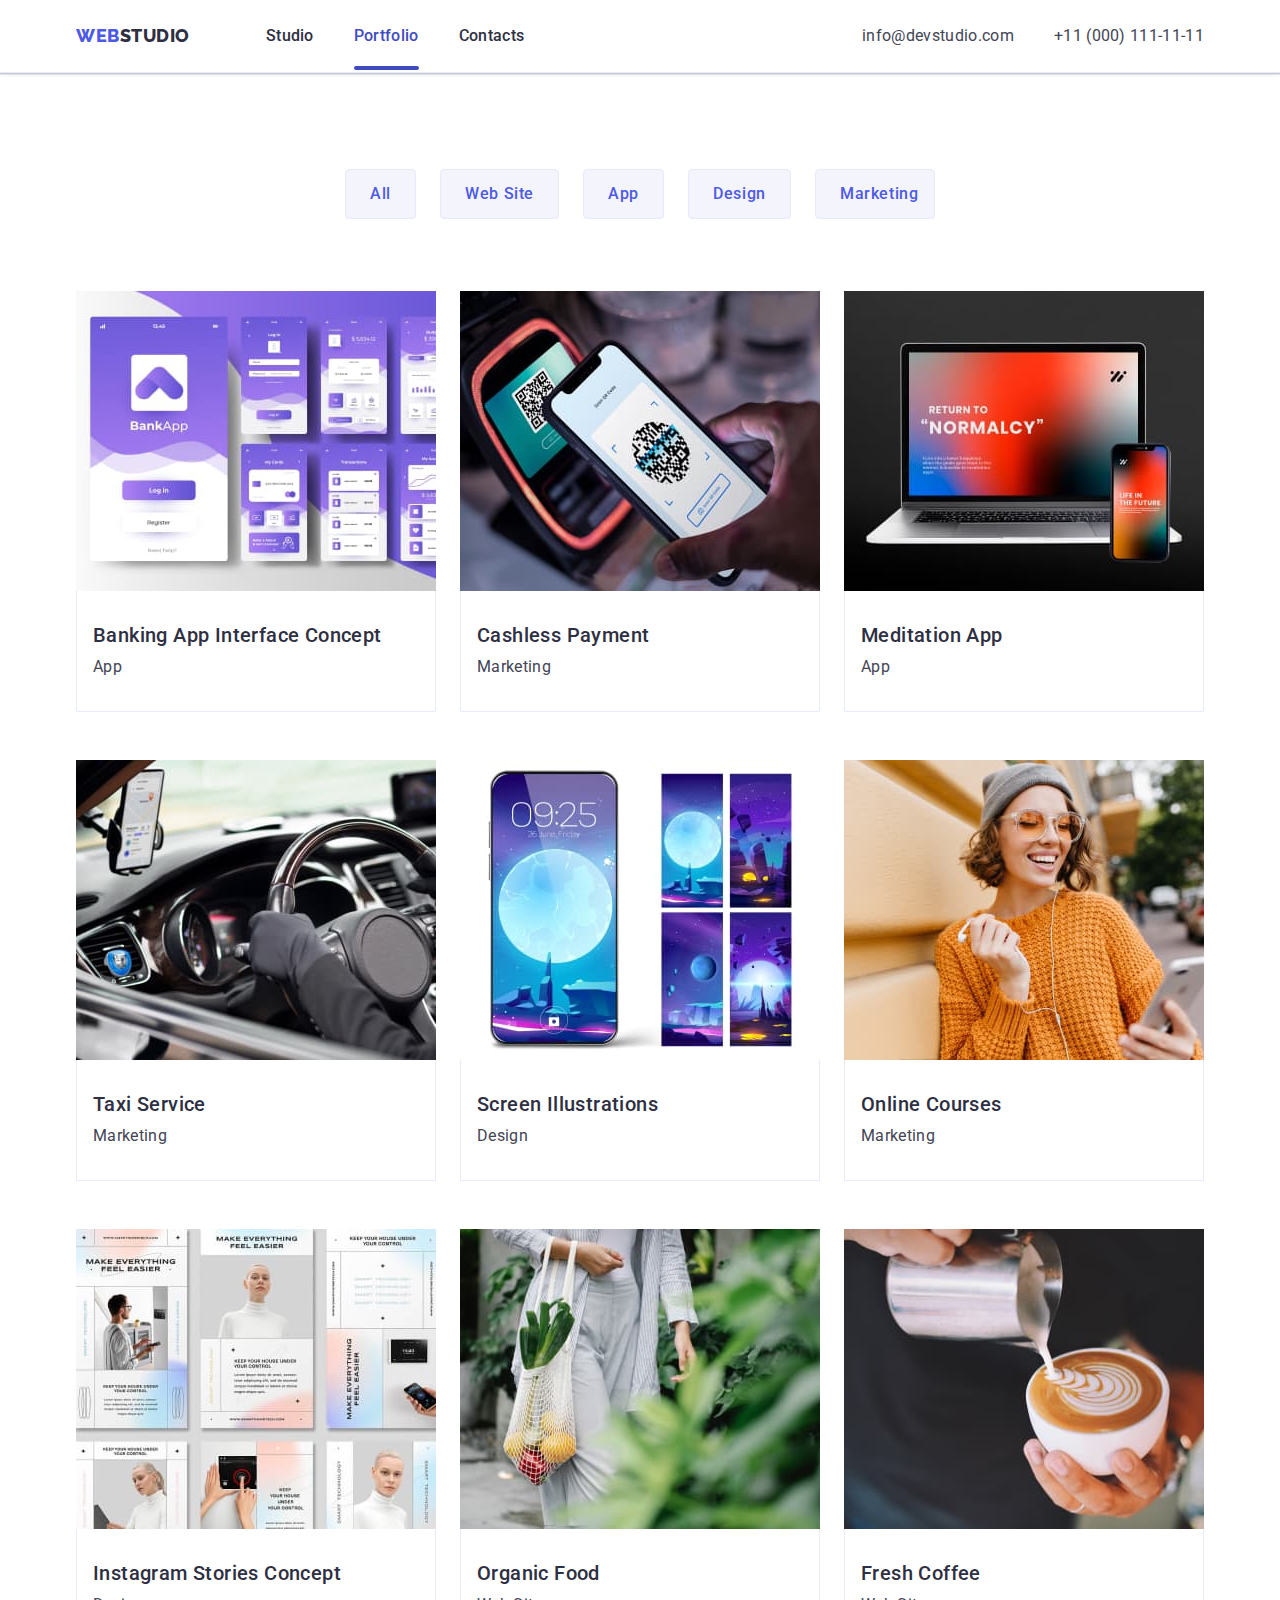
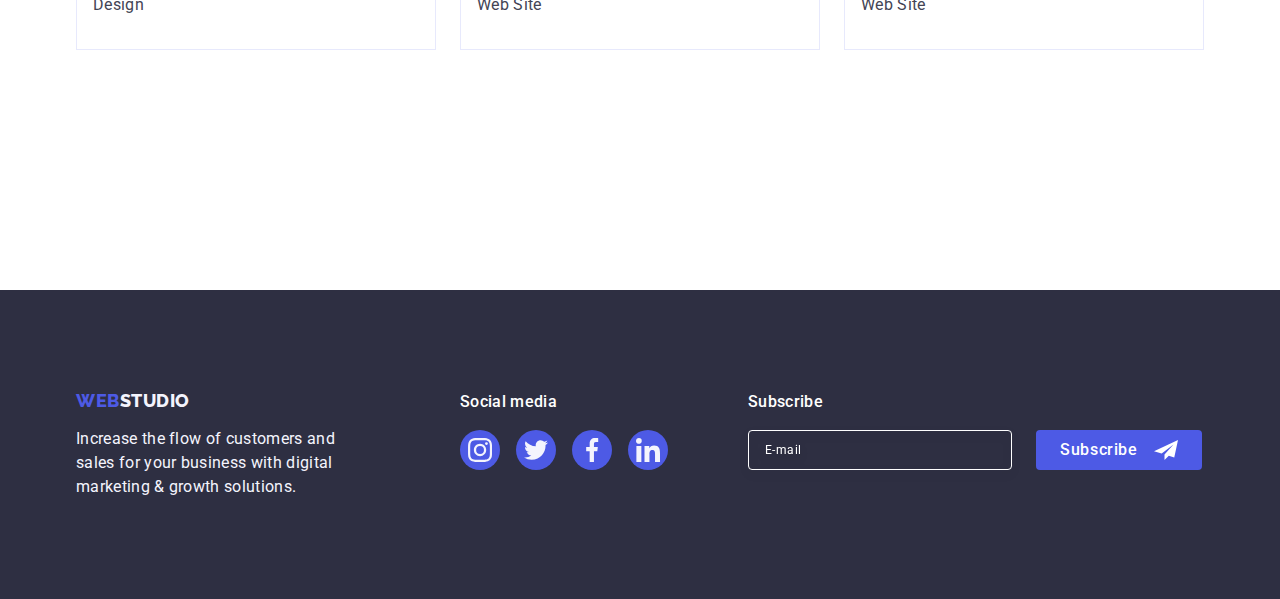
==== portfolio.html @ 41003027 "Initial commit" ====
<!DOCTYPE html>
<html lang="en">
  <head>
    <meta charset="UTF-8" />
    <meta name="viewport" content="width=device-width, initial-scale=1.0" />
    <title>Портфоліо</title>
    <link rel="preconnect" href="https://fonts.googleapis.com" />
    <link rel="preconnect" href="https://fonts.gstatic.com" crossorigin />
    <link
      href="https://fonts.googleapis.com/css2?family=Raleway:wght@800&family=Roboto:wght@400;500;700;900&display=swap"
      rel="stylesheet"
    />
    <link
      rel="stylesheet"
      href="https://cdnjs.cloudflare.com/ajax/libs/modern-normalize/2.0.0/modern-normalize.min.css"
    />
    <link rel="stylesheet" href="./css/styles.css" />
  </head>
  <body>
    <header class="header">
      <div class="container header-container">
        <nav class="header-nav">
          <a href="./index.html" class="logo link logo-header"
            >Web<span class="header-logo">Studio</span></a
          >
          <ul class="list menu">
            <li><a href="./index.html" class="header-text link">Studio</a></li>
            <li>
              <a href="./portfolio.html" class="header-text link current"
                >Portfolio</a
              >
            </li>
            <li><a href="" class="header-text link">Contacts</a></li>
          </ul>
        </nav>
        <address class="mail-normal">
          <ul class="list menu">
            <li>
              <a href="mailto:info@devstudio.com" class="link contacts"
                >info@devstudio.com</a
              >
            </li>
            <li>
              <a href="tel:+110001111111" class="link contacts"
                >+11 (000) 111-11-11</a
              >
            </li>
          </ul>
        </address>
      </div>
    </header>
    <main>
      <section class="portfolio">
        <div class="container">
          <h1 class="visually-hidden">Cards</h1>

          <ul class="list menu-list">
            <li><button type="button" class="list-btn">All</button></li>
            <li><button type="button" class="list-btn">Web Site</button></li>
            <li><button type="button" class="list-btn">App</button></li>
            <li><button type="button" class="list-btn">Design</button></li>
            <li><button type="button" class="list-btn">Marketing</button></li>
          </ul>
          <ul class="list cards">
            <li class="cards-item">
              <a href="" class="cards-link link">
                <div class="cards-cover-wrap">
                  <img
                    src="./images/banking.jpg"
                    alt="banking-app"
                    width="360"
                  />

                  <p class="cards-cover">
                    14 Stylish and User-Friendly App Design Concepts · Task
                    Manager App · Calorie Tracker App · Exotic Fruit Ecommerce
                    App · Cloud Storage App
                  </p>
                </div>
                <div class="cards-size">
                  <h2 class="cards-names">Banking App Interface Concept</h2>
                  <p class="cards-description">App</p>
                </div>
              </a>
            </li>
            <li class="cards-item">
              <a href="" class="cards-link link">
                <div class="cards-cover-wrap">
                  <img
                    src="./images/cashless-payment.jpg"
                    alt="cashless-payment"
                    width="360"
                  />

                  <p class="cards-cover">
                    14 Stylish and User-Friendly App Design Concepts · Task
                    Manager App · Calorie Tracker App · Exotic Fruit Ecommerce
                    App · Cloud Storage App
                  </p>
                </div>
                <div class="cards-size">
                  <h2 class="cards-names">Cashless Payment</h2>
                  <p class="cards-description">Marketing</p>
                </div>
              </a>
            </li>
            <li class="cards-item">
              <a href="" class="cards-link link">
                <div class="cards-cover-wrap">
                  <img
                    src="./images/meditation-app.jpg"
                    alt="meditation-app"
                    width="360"
                  />

                  <p class="cards-cover">
                    14 Stylish and User-Friendly App Design Concepts · Task
                    Manager App · Calorie Tracker App · Exotic Fruit Ecommerce
                    App · Cloud Storage App
                  </p>
                </div>
                <div class="cards-size">
                  <h2 class="cards-names">Meditation App</h2>
                  <p class="cards-description">App</p>
                </div></a
              >
            </li>
            <li class="cards-item">
              <a href="" class="cards-link link">
                <div class="cards-cover-wrap">
                  <img src="./images/taxi.jpg" alt="taxi-app" width="360" />

                  <p class="cards-cover">
                    14 Stylish and User-Friendly App Design Concepts · Task
                    Manager App · Calorie Tracker App · Exotic Fruit Ecommerce
                    App · Cloud Storage App
                  </p>
                </div>
                <div class="cards-size">
                  <h2 class="cards-names">Taxi Service</h2>
                  <p class="cards-description">Marketing</p>
                </div></a
              >
            </li>
            <li class="cards-item">
              <a href="" class="cards-link link">
                <div class="cards-cover-wrap">
                  <img
                    src="./images/illustrations.jpg"
                    alt="screen-illustrations"
                    width="360"
                  />

                  <p class="cards-cover">
                    14 Stylish and User-Friendly App Design Concepts · Task
                    Manager App · Calorie Tracker App · Exotic Fruit Ecommerce
                    App · Cloud Storage App
                  </p>
                </div>
                <div class="cards-size">
                  <h2 class="cards-names">Screen Illustrations</h2>
                  <p class="cards-description">Design</p>
                </div></a
              >
            </li>
            <li class="cards-item">
              <a href="" class="cards-link link">
                <div class="cards-cover-wrap">
                  <img
                    src="./images/courses.jpg"
                    alt="online-courses"
                    width="360"
                  />

                  <p class="cards-cover">
                    14 Stylish and User-Friendly App Design Concepts · Task
                    Manager App · Calorie Tracker App · Exotic Fruit Ecommerce
                    App · Cloud Storage App
                  </p>
                </div>
                <div class="cards-size">
                  <h2 class="cards-names">Online Courses</h2>
                  <p class="cards-description">Marketing</p>
                </div></a
              >
            </li>
            <li class="cards-item">
              <a href="" class="cards-link link">
                <div class="cards-cover-wrap">
                  <img
                    src="./images/inst-concept.jpg"
                    alt="inst-concept"
                    width="360"
                  />

                  <p class="cards-cover">
                    14 Stylish and User-Friendly App Design Concepts · Task
                    Manager App · Calorie Tracker App · Exotic Fruit Ecommerce
                    App · Cloud Storage App
                  </p>
                </div>
                <div class="cards-size">
                  <h2 class="cards-names">Instagram Stories Concept</h2>
                  <p class="cards-description">Design</p>
                </div></a
              >
            </li>
            <li class="cards-item">
              <a href="" class="cards-link link">
                <div class="cards-cover-wrap">
                  <img src="./images/org-food.jpg" alt="org-food" width="360" />

                  <p class="cards-cover">
                    14 Stylish and User-Friendly App Design Concepts · Task
                    Manager App · Calorie Tracker App · Exotic Fruit Ecommerce
                    App · Cloud Storage App
                  </p>
                </div>
                <div class="cards-size">
                  <h2 class="cards-names">Organic Food</h2>
                  <p class="cards-description">Web Site</p>
                </div></a
              >
            </li>
            <li class="cards-item">
              <a href="" class="cards-link link">
                <div class="cards-cover-wrap">
                  <img
                    src="./images/fresh-coffee.jpg"
                    alt="fresh-coffee"
                    width="360"
                  />
                  <p class="cards-cover">
                    14 Stylish and User-Friendly App Design Concepts · Task
                    Manager App · Calorie Tracker App · Exotic Fruit Ecommerce
                    App · Cloud Storage App
                  </p>
                </div>
                <div class="cards-size">
                  <h2 class="cards-names">Fresh Coffee</h2>
                  <p class="cards-description">Web Site</p>
                </div></a
              >
            </li>
          </ul>
        </div>
      </section>
    </main>
    <footer class="footer">
      <div class="container footer-container">
        <div class="footer-descr">
          <a href="./index.html" class="logo link logo-footer"
            >Web<span class="footer-logo">Studio</span></a
          >
          <p class="footer-text">
            Increase the flow of customers and sales for your business with
            digital marketing & growth solutions.
          </p>
        </div>
        <div class="footer-social">
          <p class="footer-social-text">Social media</p>
          <ul class="footer-social-list">
            <li class="footer-icon">
              <a href="" class="link footer-icon-link">
                <svg class="footer-icon-item" width="24" height="24">
                  <use href="./images/icons.svg#icon-instagram"></use></svg
              ></a>
            </li>
            <li class="footer-icon">
              <a href="" class="link footer-icon-link">
                <svg class="footer-icon-item" width="24" height="24">
                  <use href="./images/icons.svg#icon-twitter"></use></svg
              ></a>
            </li>
            <li class="footer-icon">
              <a href="" class="link footer-icon-link">
                <svg class="footer-icon-item" width="24" height="24">
                  <use href="./images/icons.svg#icon-facebook"></use></svg
              ></a>
            </li>
            <li class="footer-icon">
              <a href="" class="link footer-icon-link">
                <svg class="footer-icon-item" width="24" height="24">
                  <use href="./images/icons.svg#icon-linkedin"></use></svg
              ></a>
            </li>
          </ul>
        </div>
        <div class="footer-registration">
          <p class="footer-reg-title">Subscribe</p>
          <form class="footer-form">
            <label class="footer-form-label">
              <input
                type="email"
                class="footer-reg-input"
                name="user-email"
                id="footer-email"
                placeholder="E-mail"
                required
            /></label>

            <button type="submit" class="footer-reg-btn">
              Subscribe
              <svg class="footer-form-svg" width="24" height="24">
                <use href="./images/icons.svg#icon-plane"></use>
              </svg>
            </button>
          </form>
        </div>
      </div>
    </footer>
  </body>
</html>
---- css/styles.css ----
:root {
  --primary-brand: #4d5ae5;
  --presssed-state: #404bbf;
  --dark: #2e2f42;
  --text: #434455;
  --accent: #e7e9fc;
  --light: #f4f4fd;
  --white-background: #ffffff;
  --modal: rgba(46, 47, 66, 0.4);
}

body {
  font-family: 'Roboto', sans-serif;
  color: var(--text);
  background: var(--white-background);
  margin: 0;
}
p,
h1,
h2,
h3,
h4,
h5,
h6 {
  margin-top: 0;
  margin-bottom: 0;
}

ul {
  list-style-type: none;
  margin-top: 0;
  margin-bottom: 0;
  padding-left: 0;
}
img {
  display: block;
}
.link {
  text-decoration: none;
}
.list {
  list-style: none;
}

.container {
  width: 1158px;
  margin: 0 auto;
  padding: 0 15px;
}
/*------------HEADER-----------*/
.header {
  border-bottom: 1px solid var(--accent);
  box-shadow: 0px 1px 6px 0px rgba(46, 47, 66, 0.08),
    0px 1px 1px 0px rgba(46, 47, 66, 0.16),
    0px 2px 1px 0px rgba(46, 47, 66, 0.08);
}
.header-container {
  display: flex;
}
.header-nav {
  display: flex;
  align-items: center;
}
.menu {
  display: flex;
  gap: 40px;
}
.logo {
  font-family: 'Raleway', sans-serif;
  color: var(--primary-brand);
  font-size: 18px;
  font-weight: 800;
  line-height: 1.17;
  letter-spacing: 0.03em;
  text-transform: uppercase;
}
.logo-header {
  margin-right: 76px;
  padding: 24px 0;
}
.header-logo {
  color: var(--dark);
}

.header-text {
  color: var(--dark);
  font-size: 16px;
  font-weight: 500;
  line-height: 1.5;
  letter-spacing: 0.02em;
  padding: 24px 0;
  transition: color 250ms cubic-bezier(0.4, 0, 0.2, 1);
}
.header-text:hover,
.header-text:focus {
  color: var(--presssed-state);
}
.current {
  color: var(--presssed-state);
  position: relative;
}
.current::after {
  content: '';
  display: block;
  width: 100%;
  height: 4px;
  position: absolute;
  left: 0;
  bottom: -1px;
  border-radius: 2px;
  background-color: var(--presssed-state);
}
.mail-normal {
  font-style: normal;
  margin-left: auto;
  padding: 24px 0;
}
.contacts {
  color: var(--text);
  font-size: 16px;
  line-height: 1.5;
  letter-spacing: 0.02em;
  transition: color 250ms cubic-bezier(0.4, 0, 0.2, 1);
}

.contacts:hover,
.contacts:focus {
  color: var(--presssed-state);
}
/*------------BODY-----------*/

/*------------HERO-----------*/

.hero {
  padding: 188px 0;
  background: var(--dark);
  background-image: linear-gradient(
      rgba(46, 47, 66, 0.7),
      rgba(46, 47, 66, 0.7)
    ),
    url(../images/hero-bg.jpg);
  background-repeat: no-repeat;
  background-position: center;
  background-size: cover;
  max-width: 1440px;
}
.hero-container {
  display: flex;
  flex-direction: column;
  align-items: center;
}
.hero-name {
  color: var(--white-background);
  text-align: center;
  font-size: 56px;
  line-height: 1.07;
  letter-spacing: 0.02em;
  max-width: 496px;
  margin-bottom: 48px;
}
.hero-btn {
  color: var(--white-background);
  font-family: inherit;
  font-size: 16px;
  font-weight: 500;
  line-height: 1.5;
  border: none;
  letter-spacing: 0.04em;
  background-color: var(--primary-brand);
  cursor: pointer;
  min-width: 169px;
  border: none;
  border-radius: 4px;
  box-shadow: 0px 4px 4px 0px rgba(0, 0, 0, 0.15);
  padding: 16px 32px;
  margin: 0 auto;
  transition: background-color 250ms cubic-bezier(0.4, 0, 0.2, 1);
}
.hero-btn:hover,
.hero-btn:focus {
  background-color: var(--presssed-state);
}
/*------------SECTION1-----------*/
.advanced {
  padding: 120px 0;
}
.advanced-list {
  display: flex;
  gap: 24px;
}
.item-list {
  width: calc((100% - 72px) / 4);
}
.advanced-item-top {
  width: 100%;
  height: 112px;
  display: flex;
  background-color: var(--light);
  justify-content: center;
  align-items: center;
  margin-bottom: 8px;
  border-radius: 4px;
}

.advanced-header {
  color: var(--dark);
  font-size: 20px;
  font-weight: 500;
  line-height: 1.2;
  letter-spacing: 0.02em;
  margin-bottom: 8px;
}
.advanced-text {
  font-size: 16px;
  line-height: 1.5;
  letter-spacing: 0.02em;
}

.visually-hidden {
  position: absolute;
  width: 1px;
  height: 1px;
  margin: -1px;
  border: 0;
  padding: 0;
  white-space: nowrap;
  clip-path: inset(100%);
  clip: rect(0 0 0 0);
  overflow: hidden;
}

/*------------SECTION2-----------*/
.acting {
  padding-bottom: 120px;
}
.acting-list {
  display: flex;
  gap: 24px;
}
.second-header {
  color: var(--dark);
  text-align: center;
  font-size: 36px;
  line-height: 1.11;
  letter-spacing: 0.02em;
  text-transform: capitalize;
  margin-bottom: 72px;
}
.acting-item {
  width: calc((100% - 48px) / 3);
}
/*------------SECTION3-----------*/

.team {
  background: var(--light);
  padding: 120px 0;
}
.team-list {
  display: flex;
  gap: 24px;
}
.team-name {
  color: var(--dark);
  text-align: center;
  font-size: 20px;
  font-weight: 500;
  line-height: 1.2;
  letter-spacing: 0.02em;
  margin-bottom: 8px;
}

.team-description {
  font-size: 16px;
  text-align: center;
  line-height: 1.5;
  letter-spacing: 0.02em;
  margin-bottom: 8px;
}
.team-text {
  padding: 32px 0;
}
.team-back {
  background: var(--white-background);
  width: calc((100% - 72px) / 4);
  border-radius: 0px 0px 4px 4px;
  box-shadow: 0px 2px 1px 0px rgba(46, 47, 66, 0.08),
    0px 1px 1px 0px rgba(46, 47, 66, 0.16),
    0px 1px 6px 0px rgba(46, 47, 66, 0.08);
}
.team-icon-row {
  display: flex;
  gap: 24px;
  justify-content: center;
}
.team-icon-item {
  width: 40px;
  height: 40px;
}
.team-icon {
  width: 100%;
  height: 100%;
  border-radius: 50%;
  background-color: var(--primary-brand);
  display: flex;
  justify-content: center;
  align-items: center;
  transition: background-color 250ms cubic-bezier(0.4, 0, 0.2, 1);
}
.team-icon-svg {
  fill: var(--light);
}
.team-icon:hover,
.team-icon:focus {
  background-color: var(--presssed-state);
}
/*------------SECTION4-----------*/
.customers {
  padding: 120px 0;
}
.customers-icon-list {
  display: flex;
  gap: 24px;
  justify-content: center;
}
.customers-icon-item {
  width: calc((100% - 120px) / 6);
  height: 88px;
}
.customers-icon {
  width: 100%;
  height: 100%;
  border-radius: 4px;
  border: 1px solid #8e8f99;
  display: flex;
  justify-content: center;
  align-items: center;
  color: #8e8f99;
  transition: color 250ms cubic-bezier(0.4, 0, 0.2, 1),
    border-color 250ms cubic-bezier(0.4, 0, 0.2, 1);
}
.customers-icon-svg {
  fill: currentColor;
}
.customers-icon:hover,
.customers-icon:focus {
  color: var(--presssed-state);
  border-color: var(--presssed-state);
}
/*------------FOOTER-----------*/
.footer {
  background: var(--dark);
  padding: 100px 0;
}
.footer-logo {
  color: var(--light);
}
.footer-text {
  color: var(--light);
  font-size: 16px;
  line-height: 1.5;
  letter-spacing: 0.02em;
  max-width: 264px;
}
.footer-container {
  display: flex;
  align-items: baseline;
}
.footer-descr {
  margin-right: 120px;
}
.logo-footer {
  display: inline-block;
  margin-bottom: 16px;
}
/*.footer-social {
}*/

.footer-social-text {
  color: var(--white-background);
  font-size: 16px;
  font-weight: 500;
  line-height: 1.5;
  letter-spacing: 0.02em;
  margin-bottom: 16px;
}
.footer-social-list {
  display: flex;
  gap: 16px;
  justify-content: center;
}
.footer-icon {
  width: 40px;
  height: 40px;
}
.footer-icon-link {
  width: 100%;
  height: 100%;
  border-radius: 50%;
  background-color: var(--primary-brand);
  display: flex;
  justify-content: center;
  align-items: center;
  transition: background-color 250ms cubic-bezier(0.4, 0, 0.2, 1);
}

.footer-icon-item {
  fill: var(--light);
}
.footer-icon-link:hover,
.footer-icon-link:focus {
  background-color: #31d0aa;
}
.footer-registration {
  margin-left: 80px;
}
.footer-form {
  display: flex;
  gap: 24px;
}

.footer-reg-title {
  color: var(--white-background);
  font-family: inherit;
  font-size: 16px;
  font-weight: 500;
  line-height: 1.5;
  letter-spacing: 0.02em;
  margin-bottom: 16px;
}
.footer-reg-input {
  width: 264px;
  height: 40px;
  color: var(--white-background);
  font-family: inherit;
  font-size: 12px;
  line-height: 1.5;
  letter-spacing: 0.04em;
  background-color: transparent;
  border-radius: 4px;
  border: 1px solid var(--white-background);
  filter: drop-shadow(0px 4px 4px rgba(0, 0, 0, 0.15));
  padding-left: 16px;
}
.footer-reg-input::placeholder {
  color: var(--white-background);
}
.footer-reg-btn {
  display: flex;
  justify-content: center;
  align-items: center;
  font-family: inherit;
  font-size: 16px;
  font-weight: 500;
  line-height: 1.5;
  letter-spacing: 0.04em;
  cursor: pointer;
  background: var(--primary-brand);
  color: var(--white-background);
  min-width: 165px;
  height: 40px;
  border: none;
  border-radius: 4px;

  padding: 8px 24px;
}
.footer-form-svg {
  fill: var(--white-background);
  margin-left: 16px;
}
/*------------PORTFOLIO-----------*/
.portfolio {
  padding-top: 96px;
  padding-bottom: 120px;
}

.menu-list {
  display: flex;
  justify-content: center;
  gap: 24px;
  margin-bottom: 72px;
}
.visually-hidden {
  position: absolute;
  width: 1px;
  height: 1px;
  margin: -1px;
  border: 0;
  padding: 0;
  white-space: nowrap;
  clip-path: inset(100%);
  clip: rect(0 0 0 0);
  overflow: hidden;
}
.list-btn {
  background-color: var(--light);
  color: var(--primary-brand);
  text-align: center;
  font-family: inherit;
  font-size: 16px;
  font-weight: 500;
  line-height: 1.5;
  letter-spacing: 0.04em;
  cursor: pointer;
  border: none;
  padding: 12px 24px;
  border-radius: 4px;
  border: 1px solid var(--accent);
  align-items: center;
  max-width: 120px;
  transition: background-color 250ms cubic-bezier(0.4, 0, 0.2, 1),
    color 250ms cubic-bezier(0.4, 0, 0.2, 1),
    border-color 250ms cubic-bezier(0.4, 0, 0.2, 1),
    box-shadow 250ms cubic-bezier(0.4, 0, 0.2, 1);
}

.list-btn:hover,
.list-btn:focus {
  background-color: var(--presssed-state);
  color: var(--white-background);
  border-color: transparent;
  box-shadow: 0px 2px 2px 0px rgba(0, 0, 0, 0.12),
    0px 2px 1px 0px rgba(0, 0, 0, 0.08), 0px 3px 1px 0px rgba(0, 0, 0, 0.1);
}
.cards {
  display: flex;
  flex-wrap: wrap;
  row-gap: 48px;
  column-gap: 24px;
  padding-bottom: 120px;
}
.cards-item {
  width: calc((100% - 48px) / 3);
}

.cards-link {
  transition: box-shadow 250ms cubic-bezier(0.4, 0, 0.2, 1);
  display: block;
}
.cards-link:hover,
.cards-link:focus {
  box-shadow: 0px 1px 6px rgba(46, 47, 66, 0.08),
    0px 1px 1px rgba(46, 47, 66, 0.16), 0px 2px 1px rgba(46, 47, 66, 0.08);
}
.cards-cover-wrap {
  position: relative;
  overflow: hidden;
}
.cards-cover {
  position: absolute;
  top: 0;
  color: var(--light);
  font-size: 16px;
  line-height: 1.5; /* 150% */
  letter-spacing: 0.02em;
  width: 100%;
  height: 100%;
  background-color: var(--primary-brand);
  padding: 40px 32px;
  transform: translateY(100%);
  transition: transform 250ms cubic-bezier(0.4, 0, 0.2, 1);
}
.cards-link:hover .cards-cover,
.cards-link:focus .cards-cover {
  transform: translateY(0%);
}

.cards-names {
  color: var(--dark);
  font-size: 20px;
  font-weight: 500;
  line-height: 1.2;
  letter-spacing: 0.02em;
  margin-bottom: 8px;
}
.cards-description {
  color: var(--text);
  font-size: 16px;
  line-height: 1.5;
  letter-spacing: 0.02em;
}
.cards-size {
  padding: 32px 16px;
  border: 1px solid var(--accent);
  border-top: none;
  transition: border 250ms cubic-bezier(0.4, 0, 0.2, 1),
    box-shadow 250ms cubic-bezier(0.4, 0, 0.2, 1);
}
.cards-size:hover {
  border: 1px solid var(--light);
  box-shadow: 0px 2px 1px 0px rgba(46, 47, 66, 0.08),
    0px 1px 1px 0px rgba(46, 47, 66, 0.16),
    0px 1px 6px 0px rgba(46, 47, 66, 0.08);
}

/*------------BACKDROP-----------*/
.backdrop {
  position: fixed;
  width: 100%;
  height: 100%;
  background: var(--modal);
  top: 0;
  transition: opacity 250ms cubic-bezier(0.4, 0, 0.2, 1),
    visibility 250ms cubic-bezier(0.4, 0, 0.2, 1);
}
.modal {
  position: absolute;
  width: 408px;
  min-height: 584px;
  top: 50%;
  left: 50%;
  transform: translate(-50%, -50%) scale(1);
  border-radius: 4px;
  background-color: #fcfcfc;
  box-shadow: 0px 2px 1px 0px rgba(0, 0, 0, 0.2),
    0px 1px 3px 0px rgba(0, 0, 0, 0.12), 0px 1px 1px 0px rgba(0, 0, 0, 0.14);
  transition: transform 250ms cubic-bezier(0.4, 0, 0.2, 1);
  padding: 72px 24px 24px 24px;
}
.backdrop.is-hidden .modal {
  transform: translate(-50%, -50%) scale(0);
}
.modal-close-btn {
  position: absolute;
  top: 24px;
  right: 24px;
  border: none;
  width: 24px;
  height: 24px;
  border: 1px solid rgba(0, 0, 0, 0.1);
  border-radius: 50%;
  background-color: var(--accent);
  display: flex;
  justify-content: center;
  align-items: center;
  fill: var(--dark);
  padding: 0;
  cursor: pointer;
  transition: background-color 250ms cubic-bezier(0.4, 0, 0.2, 1),
    border 250ms cubic-bezier(0.4, 0, 0.2, 1);
}
.modal-close-btn:hover,
.modal-close-btn:focus {
  border: none;
  background-color: var(--presssed-state);
  fill: var(--white-background);
}
.modal-close-svg {
  transition: fill 250ms cubic-bezier(0.4, 0, 0.2, 1);
}
.is-hidden {
  opacity: 0;
  visibility: hidden;
  pointer-events: none;
}
.modal-title {
  color: var(--dark);
  text-align: center;
  font-size: 16px;
  font-weight: 500;
  line-height: 1.5;
  letter-spacing: 0.02em;
  margin-bottom: 16px;
}
.modal-form {
}
.modal-field {
  margin-bottom: 8px;
}
.modal-form-title {
  color: #8e8f99;
  font-family: inherit;
  font-size: 12px;
  line-height: 1.17; /* 116.667% */
  letter-spacing: 0.04em;
  margin-bottom: 4px;
  display: block;
}
.modal-form-input {
  width: 360px;
  height: 40px;
  font-family: inherit;
  font-size: 12px;
  line-height: 1.7;
  letter-spacing: 0.04em;
  background-color: transparent;
  border-radius: 4px;
  border: 1px solid var(--modal);
  padding: 8px 38px;
  outline: transparent;
  transition: border-color 250ms cubic-bezier(0.4, 0, 0.2, 1);
}
.modal-form-input:focus {
  border-color: var(--primary-brand);
}
.modal-form-textarea::placeholder {
  color: var(--modal);
}
.input-wrap {
  position: relative;
}
.modal-comment {
  margin-bottom: 16px;
}
.modal-form-icon {
  fill: var(--dark);
  position: absolute;
  left: 16px;
  top: 50%;
  transform: translateY(-50%);
  transition: fill 250ms cubic-bezier(0.4, 0, 0.2, 1);
}
.modal-form-input:focus + .modal-form-icon {
  fill: var(--primary-brand);
}
.modal-form-textarea {
  width: 360px;
  height: 120px;
  font-family: inherit;
  background-color: transparent;
  border-radius: 4px;
  border: 1px solid var(--modal);
  padding: 8px 16px;
  color: var(--modal);
  resize: none;
  font-size: 12px;
  line-height: 1.17;
  letter-spacing: 0.04em;
  outline: transparent;
  transition: border-color 250ms cubic-bezier(0.4, 0, 0.2, 1);
}
.modal-form-textarea:focus {
  border-color: var(--primary-brand);
}
.modal-privet {
  margin-bottom: 24px;
}
.form-checkbox-label {
  font-size: 12px;
  line-height: 1.17;
  letter-spacing: 0.04em;
  color: #8e8f99;
}
.checkbox-sing {
  width: 16px;
  height: 16px;
  border: 1px solid var(--modal);
  border-radius: 2px;
  display: inline-flex;
  transition: background-color 250ms cubic-bezier(0.4, 0, 0.2, 1),
    border 250ms cubic-bezier(0.4, 0, 0.2, 1),
    fill 250ms cubic-bezier(0.4, 0, 0.2, 1);
  margin-right: 8px;
  fill: transparent;
  align-items: center;
  justify-content: center;
}
.form-checkbox-link {
  color: var(--primary-brand);
  line-height: 1.3;
}
.form-checkbox-input:checked + .form-checkbox-label span {
  border: none;
  background-color: var(--presssed-state);
  fill: var(--light);
}
.modal-btn {
  display: block;
  color: var(--white-background);
  font-family: inherit;
  font-size: 16px;
  font-weight: 500;
  line-height: 1.5;
  border: none;
  letter-spacing: 0.04em;
  background-color: var(--primary-brand);
  cursor: pointer;
  min-width: 169px;
  border: none;
  border-radius: 4px;
  box-shadow: 0px 4px 4px 0px rgba(0, 0, 0, 0.15);
  padding: 16px 32px;
  margin: 0 auto;
  transition: background-color 250ms cubic-bezier(0.4, 0, 0.2, 1);
}
.modal-btn:hover,
.modal-btn:focus {
  background-color: var(--presssed-state);
}
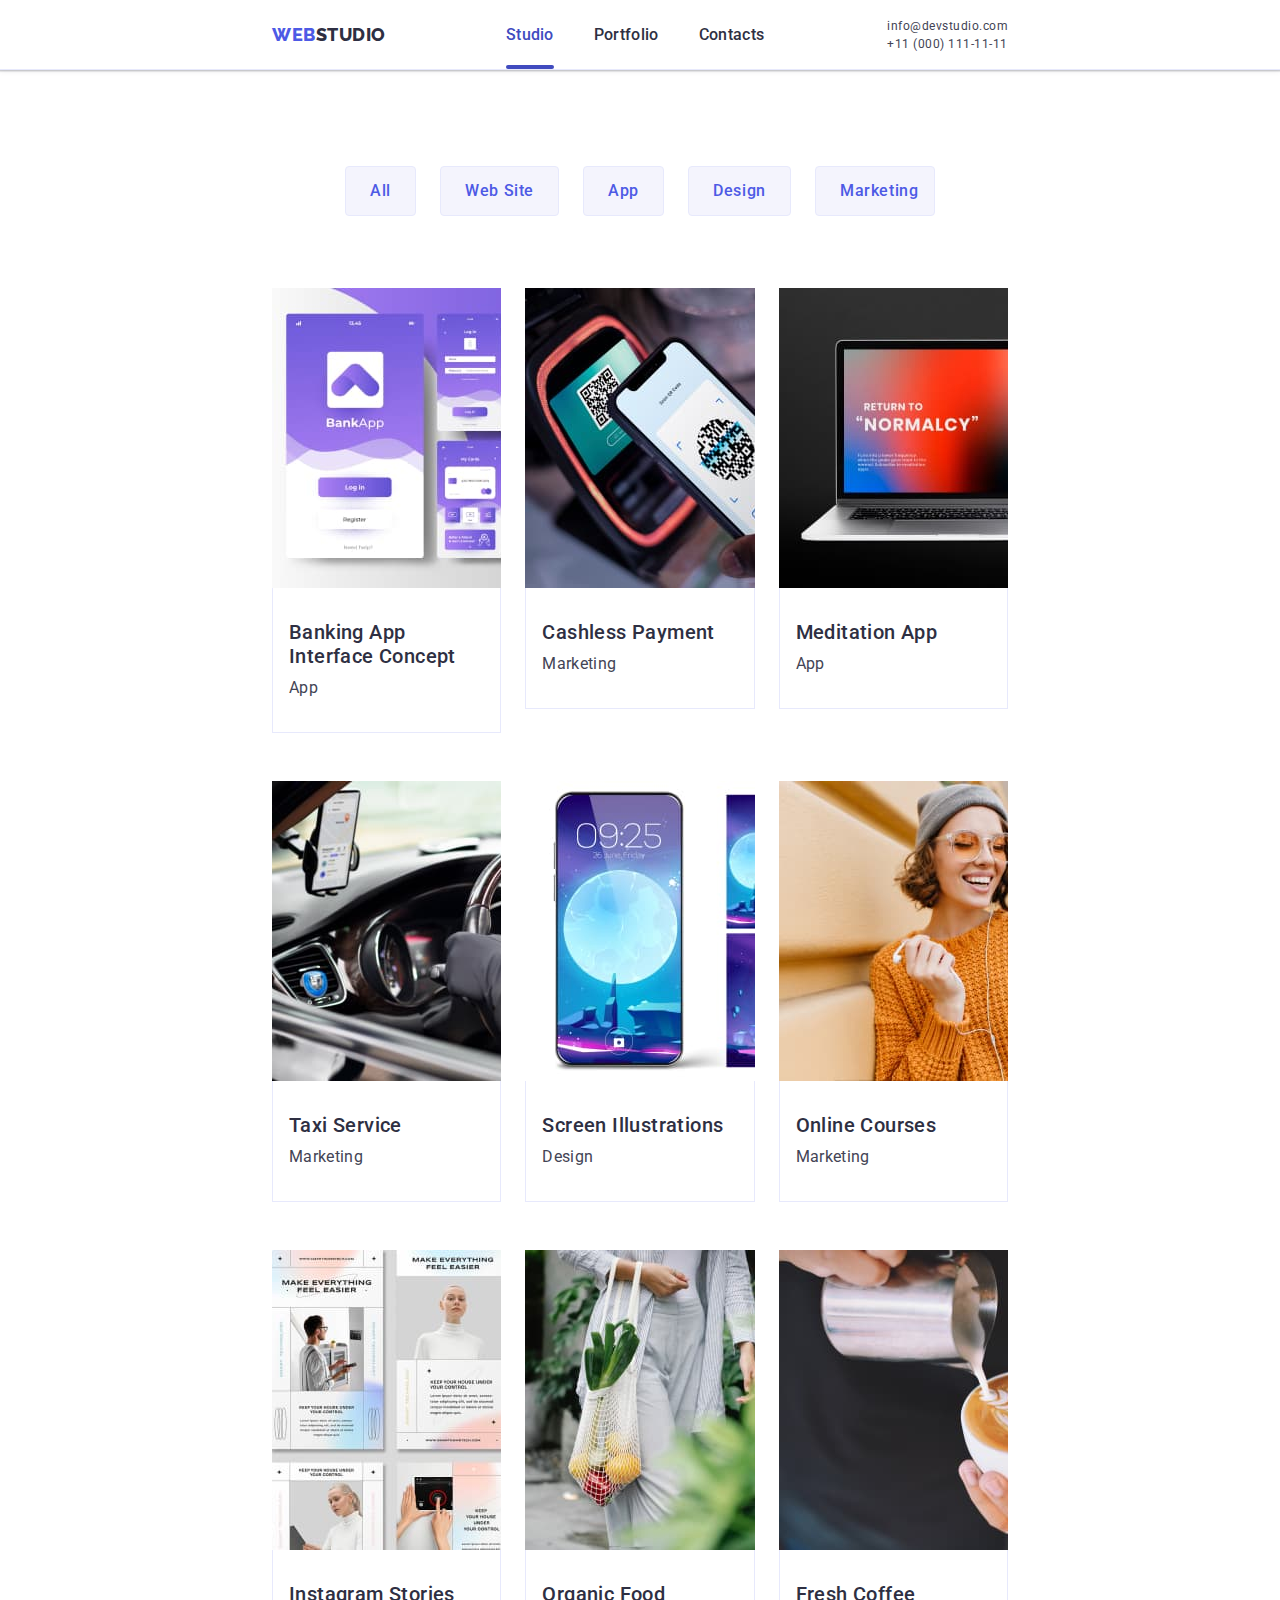
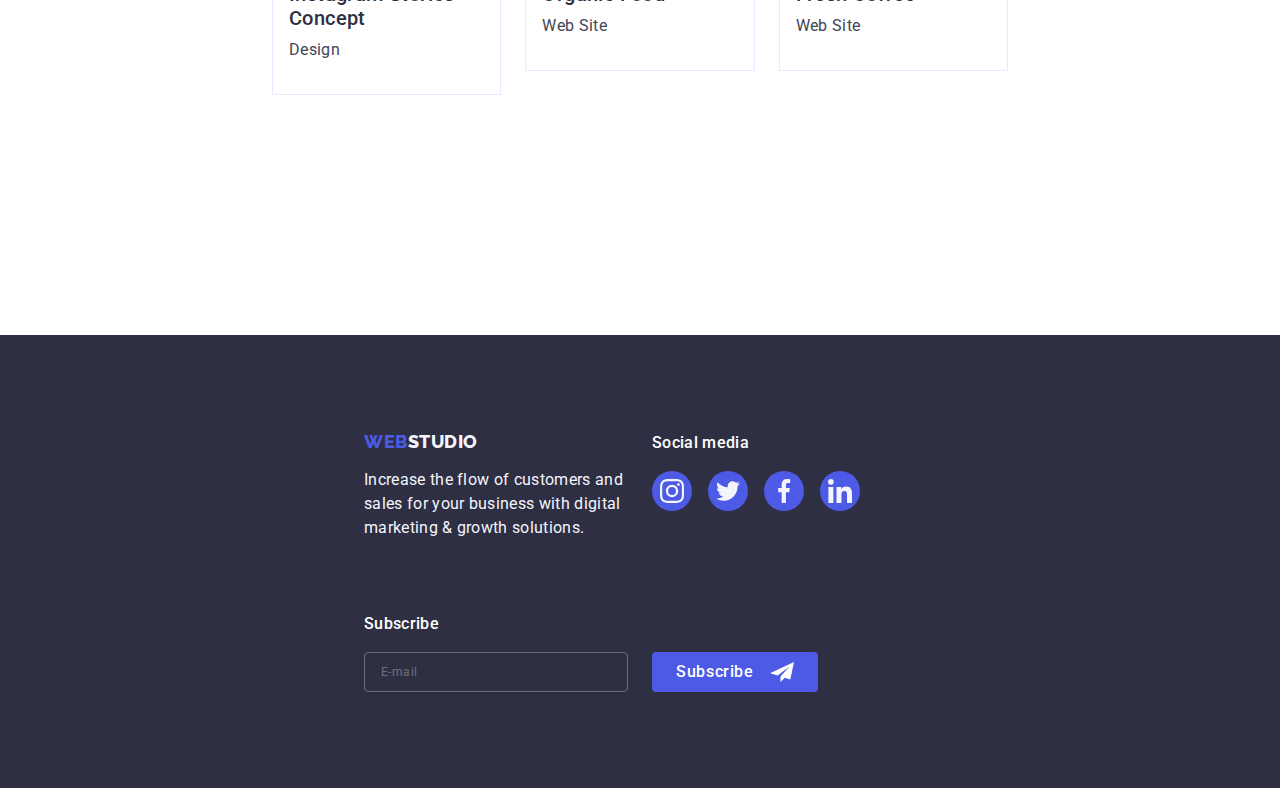
==== commit df4d20f9: "adaptive" ====
--- a/portfolio.html
+++ b/portfolio.html
@@ -15,6 +15,7 @@
       href="https://cdnjs.cloudflare.com/ajax/libs/modern-normalize/2.0.0/modern-normalize.min.css"
     />
     <link rel="stylesheet" href="./css/styles.css" />
+    <link rel="stylesheet" href="./css/media.css" />
   </head>
   <body>
     <header class="header">
@@ -24,17 +25,17 @@
             >Web<span class="header-logo">Studio</span></a
           >
           <ul class="list menu">
-            <li><a href="./index.html" class="header-text link">Studio</a></li>
-            <li>
-              <a href="./portfolio.html" class="header-text link current"
-                >Portfolio</a
-              >
+            <li>
+              <a href="./index.html" class="header-text link current">Studio</a>
+            </li>
+            <li>
+              <a href="./portfolio.html" class="header-text link">Portfolio</a>
             </li>
             <li><a href="" class="header-text link">Contacts</a></li>
           </ul>
         </nav>
         <address class="mail-normal">
-          <ul class="list menu">
+          <ul class="list menu-contacts">
             <li>
               <a href="mailto:info@devstudio.com" class="link contacts"
                 >info@devstudio.com</a
@@ -47,6 +48,78 @@
             </li>
           </ul>
         </address>
+        <button type="button" class="menu-open-btn" data-menu-open>
+          <svg class="menu-open-svg" width="32" height="22">
+            <use href="./images/icons.svg#icon-menu-open"></use>
+          </svg>
+        </button>
+      </div>
+      <div class="mob-menu is-hidden" data-menu>
+        <div>
+          <button type="button" class="menu-close-btn" data-menu-close>
+            <svg class="modal-close-svg" width="8" height="8">
+              <use href="./images/icons.svg#icon-close-black"></use>
+            </svg>
+          </button>
+
+          <ul class="list mob-menu-list">
+            <li>
+              <a href="./index.html" class="mob-menu-text link current"
+                >Studio</a
+              >
+            </li>
+            <li>
+              <a href="./portfolio.html" class="mob-menu-text link"
+                >Portfolio</a
+              >
+            </li>
+            <li><a href="" class="mob-menu-text link">Contacts</a></li>
+          </ul>
+        </div>
+
+        <div>
+          <address class="mob-mail-normal">
+            <ul class="list mob-menu-list">
+              <li>
+                <a href="tel:+110001111111" class="link mob-tel"
+                  >+11 (000) 111-11-11</a
+                >
+              </li>
+              <li>
+                <a href="mailto:info@devstudio.com" class="link mob-adress"
+                  >info@devstudio.com</a
+                >
+              </li>
+            </ul>
+          </address>
+
+          <ul class="mob-menu-contacts">
+            <li class="mob-menu-icon">
+              <a href="" class="link mob-icon-link">
+                <svg class="mob-icon-item" width="24" height="24">
+                  <use href="./images/icons.svg#icon-instagram"></use></svg
+              ></a>
+            </li>
+            <li class="mob-menu-icon">
+              <a href="" class="link mob-icon-link">
+                <svg class="mob-icon-item" width="24" height="24">
+                  <use href="./images/icons.svg#icon-twitter"></use></svg
+              ></a>
+            </li>
+            <li class="mob-menu-icon">
+              <a href="" class="link mob-icon-link">
+                <svg class="mob-icon-item" width="24" height="24">
+                  <use href="./images/icons.svg#icon-facebook"></use></svg
+              ></a>
+            </li>
+            <li class="mob-menu-icon">
+              <a href="" class="link mob-icon-link">
+                <svg class="mob-icon-item" width="24" height="24">
+                  <use href="./images/icons.svg#icon-linkedin"></use></svg
+              ></a>
+            </li>
+          </ul>
+        </div>
       </div>
     </header>
     <main>
@@ -247,7 +320,7 @@
       </section>
     </main>
     <footer class="footer">
-      <div class="container footer-container">
+      <div class="container footer-container tab-container">
         <div class="footer-descr">
           <a href="./index.html" class="logo link logo-footer"
             >Web<span class="footer-logo">Studio</span></a
@@ -297,8 +370,8 @@
                 id="footer-email"
                 placeholder="E-mail"
                 required
-            /></label>
-
+              />
+            </label>
             <button type="submit" class="footer-reg-btn">
               Subscribe
               <svg class="footer-form-svg" width="24" height="24">
--- a/css/styles.css
+++ b/css/styles.css
@@ -43,7 +43,8 @@
 }
 
 .container {
-  width: 1158px;
+  width: 100%;
+  max-width: 1158px;
   margin: 0 auto;
   padding: 0 15px;
 }
@@ -62,7 +63,7 @@
   align-items: center;
 }
 .menu {
-  display: flex;
+  display: none;
   gap: 40px;
 }
 .logo {
@@ -75,7 +76,7 @@
   text-transform: uppercase;
 }
 .logo-header {
-  margin-right: 76px;
+  margin-right: 120px;
   padding: 24px 0;
 }
 .header-logo {
@@ -95,54 +96,156 @@
 .header-text:focus {
   color: var(--presssed-state);
 }
+
+.mail-normal {
+  font-style: normal;
+  margin-left: auto;
+  padding: 16px 0;
+}
+.menu-contacts {
+  display: none;
+  flex-direction: column;
+}
+.contacts {
+  color: var(--text);
+  font-size: 12px;
+  line-height: 1.17;
+  letter-spacing: 0.04em;
+}
+
+.contacts:hover,
+.contacts:focus {
+  color: var(--presssed-state);
+}
+
+/*------------MENU-----------*/
+.menu-open-btn {
+  border: none;
+  background-color: transparent;
+  padding: 24px 0px;
+}
+
+.menu-open-svg {
+  fill: transparent;
+  stroke: var(--dark);
+}
+
+.mob-menu {
+  position: fixed;
+  width: 100%;
+  height: 100%;
+  background: var(--white-background);
+  top: 0;
+  transition: opacity 250ms cubic-bezier(0.4, 0, 0.2, 1),
+    visibility 250ms cubic-bezier(0.4, 0, 0.2, 1);
+  padding-left: 40px;
+  padding-bottom: 40px;
+  padding-top: 80px;
+  display: flex;
+  flex-direction: column;
+  justify-content: space-between;
+}
+
+.menu-close-btn {
+  position: absolute;
+  top: 24px;
+  right: 24px;
+  border: none;
+  width: 24px;
+  height: 24px;
+  border: 1px solid rgba(0, 0, 0, 0.1);
+  border-radius: 50%;
+  background-color: rgba(231, 233, 252, 0.1);
+  display: flex;
+  justify-content: center;
+  align-items: center;
+  fill: var(--dark);
+  padding: 0;
+  cursor: pointer;
+}
+
+.mob-menu-list {
+  display: flex;
+  gap: 40px;
+  flex-direction: column;
+  margin-bottom: 48px;
+}
+.mob-menu-text {
+  color: var(--dark);
+  font-size: 36px;
+  font-weight: 700;
+  line-height: 1.11;
+  letter-spacing: 0.02em;
+}
 .current {
   color: var(--presssed-state);
   position: relative;
 }
-.current::after {
-  content: '';
-  display: block;
-  width: 100%;
-  height: 4px;
-  position: absolute;
-  left: 0;
-  bottom: -1px;
-  border-radius: 2px;
-  background-color: var(--presssed-state);
-}
-.mail-normal {
+.mob-mail-normal {
   font-style: normal;
   margin-left: auto;
-  padding: 24px 0;
-}
-.contacts {
+}
+
+.mob-tel {
+  font-size: 28px;
+  font-weight: 700;
+  line-height: 1.11;
+  letter-spacing: 0.02em;
+}
+.mob-adress {
   color: var(--text);
-  font-size: 16px;
-  line-height: 1.5;
-  letter-spacing: 0.02em;
-  transition: color 250ms cubic-bezier(0.4, 0, 0.2, 1);
-}
-
-.contacts:hover,
-.contacts:focus {
-  color: var(--presssed-state);
+  font-size: 20px;
+  font-weight: 500;
+  line-height: 1.2;
+  letter-spacing: 0.02em;
+}
+.mob-menu-contacts {
+  display: flex;
+  gap: 36px;
+}
+.mob-menu-icon {
+  width: 40px;
+  height: 40px;
+}
+.mob-icon-link {
+  width: 100%;
+  height: 100%;
+  border-radius: 50%;
+  background-color: var(--primary-brand);
+  display: flex;
+  justify-content: center;
+  align-items: center;
+  transition: background-color 250ms cubic-bezier(0.4, 0, 0.2, 1);
+}
+.mob-icon-item {
+  fill: var(--light);
 }
 /*------------BODY-----------*/
 
 /*------------HERO-----------*/
 
 .hero {
-  padding: 188px 0;
+  padding: 112px 0;
   background: var(--dark);
   background-image: linear-gradient(
       rgba(46, 47, 66, 0.7),
       rgba(46, 47, 66, 0.7)
     ),
-    url(../images/hero-bg.jpg);
+    url(../images/hero-bg-mob.jpg);
   background-repeat: no-repeat;
   background-position: center;
   background-size: cover;
-  max-width: 1440px;
+}
+@media (min-device-pixel-ratio: 2),
+  (min-resolution: 192dpi),
+  (min-resolution: 2dppx) {
+  .hero {
+    background-image: linear-gradient(
+        rgba(46, 47, 66, 0.7),
+        rgba(46, 47, 66, 0.7)
+      ),
+      url(../images/hero-bg-mob-2x.jpg);
+  }
 }
 .hero-container {
   display: flex;
@@ -152,11 +255,11 @@
 .hero-name {
   color: var(--white-background);
   text-align: center;
-  font-size: 56px;
-  line-height: 1.07;
-  letter-spacing: 0.02em;
-  max-width: 496px;
-  margin-bottom: 48px;
+  font-size: 32px;
+  line-height: 1.11;
+  letter-spacing: 0.02em;
+  max-width: 320px;
+  margin-bottom: 72px;
 }
 .hero-btn {
   color: var(--white-background);
@@ -182,19 +285,20 @@
 }
 /*------------SECTION1-----------*/
 .advanced {
-  padding: 120px 0;
+  padding: 96px 0;
 }
 .advanced-list {
   display: flex;
-  gap: 24px;
+  flex-wrap: wrap;
+  gap: 72px;
 }
 .item-list {
-  width: calc((100% - 72px) / 4);
+  /* width: calc((100% - 72px) / 4); */
 }
 .advanced-item-top {
   width: 100%;
   height: 112px;
-  display: flex;
+  display: none;
   background-color: var(--light);
   justify-content: center;
   align-items: center;
@@ -204,14 +308,16 @@
 
 .advanced-header {
   color: var(--dark);
-  font-size: 20px;
-  font-weight: 500;
-  line-height: 1.2;
+  font-size: 36px;
+  line-height: 1.11;
   letter-spacing: 0.02em;
   margin-bottom: 8px;
+  text-align: center;
+  text-transform: capitalize;
 }
 .advanced-text {
   font-size: 16px;
+  font-weight: 500;
   line-height: 1.5;
   letter-spacing: 0.02em;
 }
@@ -231,12 +337,9 @@
 
 /*------------SECTION2-----------*/
 .acting {
-  padding-bottom: 120px;
-}
-.acting-list {
-  display: flex;
-  gap: 24px;
-}
+  display: none;
+}
+
 .second-header {
   color: var(--dark);
   text-align: center;
@@ -246,18 +349,19 @@
   text-transform: capitalize;
   margin-bottom: 72px;
 }
-.acting-item {
-  width: calc((100% - 48px) / 3);
-}
+
 /*------------SECTION3-----------*/
 
 .team {
   background: var(--light);
-  padding: 120px 0;
+  padding: 96px 0;
 }
 .team-list {
   display: flex;
-  gap: 24px;
+  flex-wrap: wrap;
+  gap: 72px;
+  justify-content: center;
+  align-items: center;
 }
 .team-name {
   color: var(--dark);
@@ -276,16 +380,17 @@
   letter-spacing: 0.02em;
   margin-bottom: 8px;
 }
-.team-text {
-  padding: 32px 0;
-}
+
 .team-back {
   background: var(--white-background);
-  width: calc((100% - 72px) / 4);
+  width: 264px;
   border-radius: 0px 0px 4px 4px;
   box-shadow: 0px 2px 1px 0px rgba(46, 47, 66, 0.08),
     0px 1px 1px 0px rgba(46, 47, 66, 0.16),
     0px 1px 6px 0px rgba(46, 47, 66, 0.08);
+}
+.team-text {
+  padding: 32px 0;
 }
 .team-icon-row {
   display: flex;
@@ -315,15 +420,17 @@
 }
 /*------------SECTION4-----------*/
 .customers {
-  padding: 120px 0;
+  padding: 96px 0;
 }
 .customers-icon-list {
   display: flex;
-  gap: 24px;
-  justify-content: center;
+  gap: 72px 16px;
+  justify-content: center;
+  flex-wrap: wrap;
+  align-items: center;
 }
 .customers-icon-item {
-  width: calc((100% - 120px) / 6);
+  width: calc((100% - 16px) / 2);
   height: 88px;
 }
 .customers-icon {
@@ -349,7 +456,7 @@
 /*------------FOOTER-----------*/
 .footer {
   background: var(--dark);
-  padding: 100px 0;
+  padding: 96px 0;
 }
 .footer-logo {
   color: var(--light);
@@ -359,21 +466,27 @@
   font-size: 16px;
   line-height: 1.5;
   letter-spacing: 0.02em;
-  max-width: 264px;
+  max-width: 268px;
 }
 .footer-container {
   display: flex;
   align-items: baseline;
-}
-.footer-descr {
-  margin-right: 120px;
-}
+  flex-wrap: wrap;
+  justify-content: center;
+  gap: 72px;
+}
+
 .logo-footer {
-  display: inline-block;
+  display: flex;
   margin-bottom: 16px;
-}
-/*.footer-social {
-}*/
+  justify-content: center;
+}
+.footer-social {
+  display: flex;
+  justify-content: center;
+  align-items: center;
+  flex-direction: column;
+}
 
 .footer-social-text {
   color: var(--white-background);
@@ -410,13 +523,6 @@
 .footer-icon-link:focus {
   background-color: #31d0aa;
 }
-.footer-registration {
-  margin-left: 80px;
-}
-.footer-form {
-  display: flex;
-  gap: 24px;
-}
 
 .footer-reg-title {
   color: var(--white-background);
@@ -426,9 +532,17 @@
   line-height: 1.5;
   letter-spacing: 0.02em;
   margin-bottom: 16px;
-}
+  text-align: center;
+}
+.footer-form {
+  display: flex;
+  gap: 16px;
+  flex-direction: column;
+  align-items: center;
+}
+
 .footer-reg-input {
-  width: 264px;
+  width: 290px;
   height: 40px;
   color: var(--white-background);
   font-family: inherit;
@@ -438,7 +552,8 @@
   background-color: transparent;
   border-radius: 4px;
   border: 1px solid var(--white-background);
-  filter: drop-shadow(0px 4px 4px rgba(0, 0, 0, 0.15));
+  opacity: 0.3;
+  box-shadow: 0px 4px 4px 0px rgba(0, 0, 0, 0.15);
   padding-left: 16px;
 }
 .footer-reg-input::placeholder {
@@ -604,7 +719,7 @@
 }
 .modal {
   position: absolute;
-  width: 408px;
+  width: 290px;
   min-height: 584px;
   top: 50%;
   left: 50%;
@@ -614,7 +729,7 @@
   box-shadow: 0px 2px 1px 0px rgba(0, 0, 0, 0.2),
     0px 1px 3px 0px rgba(0, 0, 0, 0.12), 0px 1px 1px 0px rgba(0, 0, 0, 0.14);
   transition: transform 250ms cubic-bezier(0.4, 0, 0.2, 1);
-  padding: 72px 24px 24px 24px;
+  padding: 72px 16px 24px 16px;
 }
 .backdrop.is-hidden .modal {
   transform: translate(-50%, -50%) scale(0);
@@ -676,7 +791,7 @@
   display: block;
 }
 .modal-form-input {
-  width: 360px;
+  width: 258px;
   height: 40px;
   font-family: inherit;
   font-size: 12px;
@@ -713,7 +828,7 @@
   fill: var(--primary-brand);
 }
 .modal-form-textarea {
-  width: 360px;
+  width: 258px;
   height: 120px;
   font-family: inherit;
   background-color: transparent;
--- a/css/media.css
+++ b/css/media.css
@@ -0,0 +1,258 @@
+@media screen and (min-width: 428px) {
+  .container {
+    max-width: 426px;
+  }
+  /*------------HEADER-----------*/
+  /*------------MENU-----------*/
+  .mob-tel {
+    font-size: 36px;
+  }
+  .mob-menu-contacts {
+    gap: 56px;
+  }
+  /*------------HERO-----------*/
+  .hero-name {
+    font-size: 36px;
+  }
+  .footer-reg-input {
+    width: 398px;
+  }
+  /*------------BACKDROP-----------*/
+  .modal {
+    width: 392px;
+  }
+  .modal-form-input {
+    width: 360px;
+  }
+  .modal-form-textarea {
+    width: 360px;
+  }
+}
+
+/*-------------------------------TABLET---------------------------*/
+
+@media screen and (min-width: 768px) {
+  .container {
+    max-width: 766px;
+  }
+  /*------------HEADER-----------*/
+  .menu {
+    display: flex;
+  }
+  .menu-open-btn {
+    display: none;
+  }
+  .current::after {
+    content: '';
+    display: block;
+    width: 100%;
+    height: 4px;
+    position: absolute;
+    left: 0;
+    bottom: -1px;
+    border-radius: 2px;
+    background-color: var(--presssed-state);
+  }
+  .menu-contacts {
+    display: flex;
+  }
+  /*------------HERO-----------*/
+  .hero-name {
+    font-size: 56px;
+    line-height: 1.07;
+    max-width: 496px;
+    margin-bottom: 36px;
+  }
+  .hero {
+    background-image: linear-gradient(
+        rgba(46, 47, 66, 0.7),
+        rgba(46, 47, 66, 0.7)
+      ),
+      url(../images/hero-bg-tab.jpg);
+  }
+  @media (min-device-pixel-ratio: 2),
+    (min-resolution: 192dpi),
+    (min-resolution: 2dppx) {
+    .hero {
+      background-image: linear-gradient(
+          rgba(46, 47, 66, 0.7),
+          rgba(46, 47, 66, 0.7)
+        ),
+        url(../images/hero-bg-tab-2x.jpg);
+    }
+  }
+  /*------------SECTION1-----------*/
+  .advanced-list {
+    padding: 0;
+    gap: 72px 24px;
+  }
+  .item-list {
+    width: calc((100% - 24px) / 2);
+  }
+  .advanced-header {
+    text-align: left;
+  }
+
+  /*------------SECTION3-----------*/
+  .team-list {
+    gap: 64px 24px;
+  }
+  /*------------SECTION4-----------*/
+  .customers-icon-list {
+    gap: 72px 24px;
+  }
+  .customers-icon-item {
+    width: calc((100% - 48px) / 3);
+  }
+  .tab-container {
+    max-width: 582px;
+  }
+  /*------------FOOTER-----------*/
+  .footer-container {
+    gap: 72px 24px;
+  }
+  .logo-footer {
+    justify-content: flex-start;
+  }
+  .footer-container {
+    justify-content: flex-start;
+  }
+  .footer-text {
+    max-width: 264px;
+  }
+  .footer-social {
+    align-items: flex-start;
+  }
+  .footer-reg-title {
+    text-align: left;
+  }
+  .footer-form {
+    flex-direction: row;
+  }
+  .footer-form {
+    gap: 24px;
+  }
+  .footer-reg-input {
+    width: 264px;
+  }
+  /*------------BACKDROP-----------*/
+  .modal {
+    width: 408px;
+    padding: 72px 24px 24px 24px;
+  }
+}
+
+/*-------------------------------LAPTOP---------------------------*/
+
+@media screen and (min-width: 1440px) {
+  .container {
+    max-width: 1158px;
+  }
+  /*------------HEADER-----------*/
+  .menu {
+    display: flex;
+  }
+  .logo-header {
+    margin-right: 76px;
+  }
+  .mail-normal {
+    padding: 24px 0;
+  }
+  .menu-contacts {
+    flex-direction: row;
+    gap: 40px;
+  }
+  .contacts {
+    font-size: 16px;
+    line-height: 1.5;
+    letter-spacing: 0.02em;
+  }
+  /*------------HERO-----------*/
+  .hero {
+    padding: 188px 0;
+    background-image: linear-gradient(
+        rgba(46, 47, 66, 0.7),
+        rgba(46, 47, 66, 0.7)
+      ),
+      url(../images/hero-bg.jpg);
+  }
+  @media (min-device-pixel-ratio: 2),
+    (min-resolution: 192dpi),
+    (min-resolution: 2dppx) {
+    .hero {
+      background-image: linear-gradient(
+          rgba(46, 47, 66, 0.7),
+          rgba(46, 47, 66, 0.7)
+        ),
+        url(../images/hero-bg-2x.jpg);
+    }
+  }
+  .hero-name {
+    margin-bottom: 48px;
+  }
+  /*------------SECTION1-----------*/
+  .advanced {
+    padding: 120px 0;
+  }
+  .advanced-list {
+    gap: 24px;
+  }
+  .item-list {
+    width: calc((100% - 72px) / 4);
+  }
+  .advanced-item-top {
+    display: flex;
+  }
+  .advanced-header {
+    font-size: 20px;
+    font-weight: 500;
+    line-height: 1.2;
+  }
+  .advanced-text {
+    font-weight: 400;
+  }
+  /*------------SECTION2-----------*/
+  .acting {
+    padding-bottom: 120px;
+    display: block;
+  }
+  .acting-list {
+    display: flex;
+    gap: 24px;
+  }
+  .acting-item {
+    width: calc((100% - 48px) / 3);
+  }
+
+  /*------------SECTION3-----------*/
+  .team-list {
+    gap: 24px;
+  }
+  .team-back {
+    width: calc((100% - 72px) / 4);
+  }
+  /*------------SECTION4-----------*/
+  .customers {
+    padding: 120px 0;
+  }
+  .customers-icon-item {
+    width: calc((100% - 120px) / 6);
+  }
+  /*------------FOOTER-----------*/
+  .footer {
+    padding: 100px 0;
+  }
+  .footer-container {
+    gap: 0;
+  }
+  .footer-descr {
+    margin-right: 120px;
+  }
+  .footer-registration {
+    margin-left: 80px;
+  }
+  .footer-reg-input {
+    opacity: 1;
+  }
+  /*------------BACKDROP-----------*/
+}
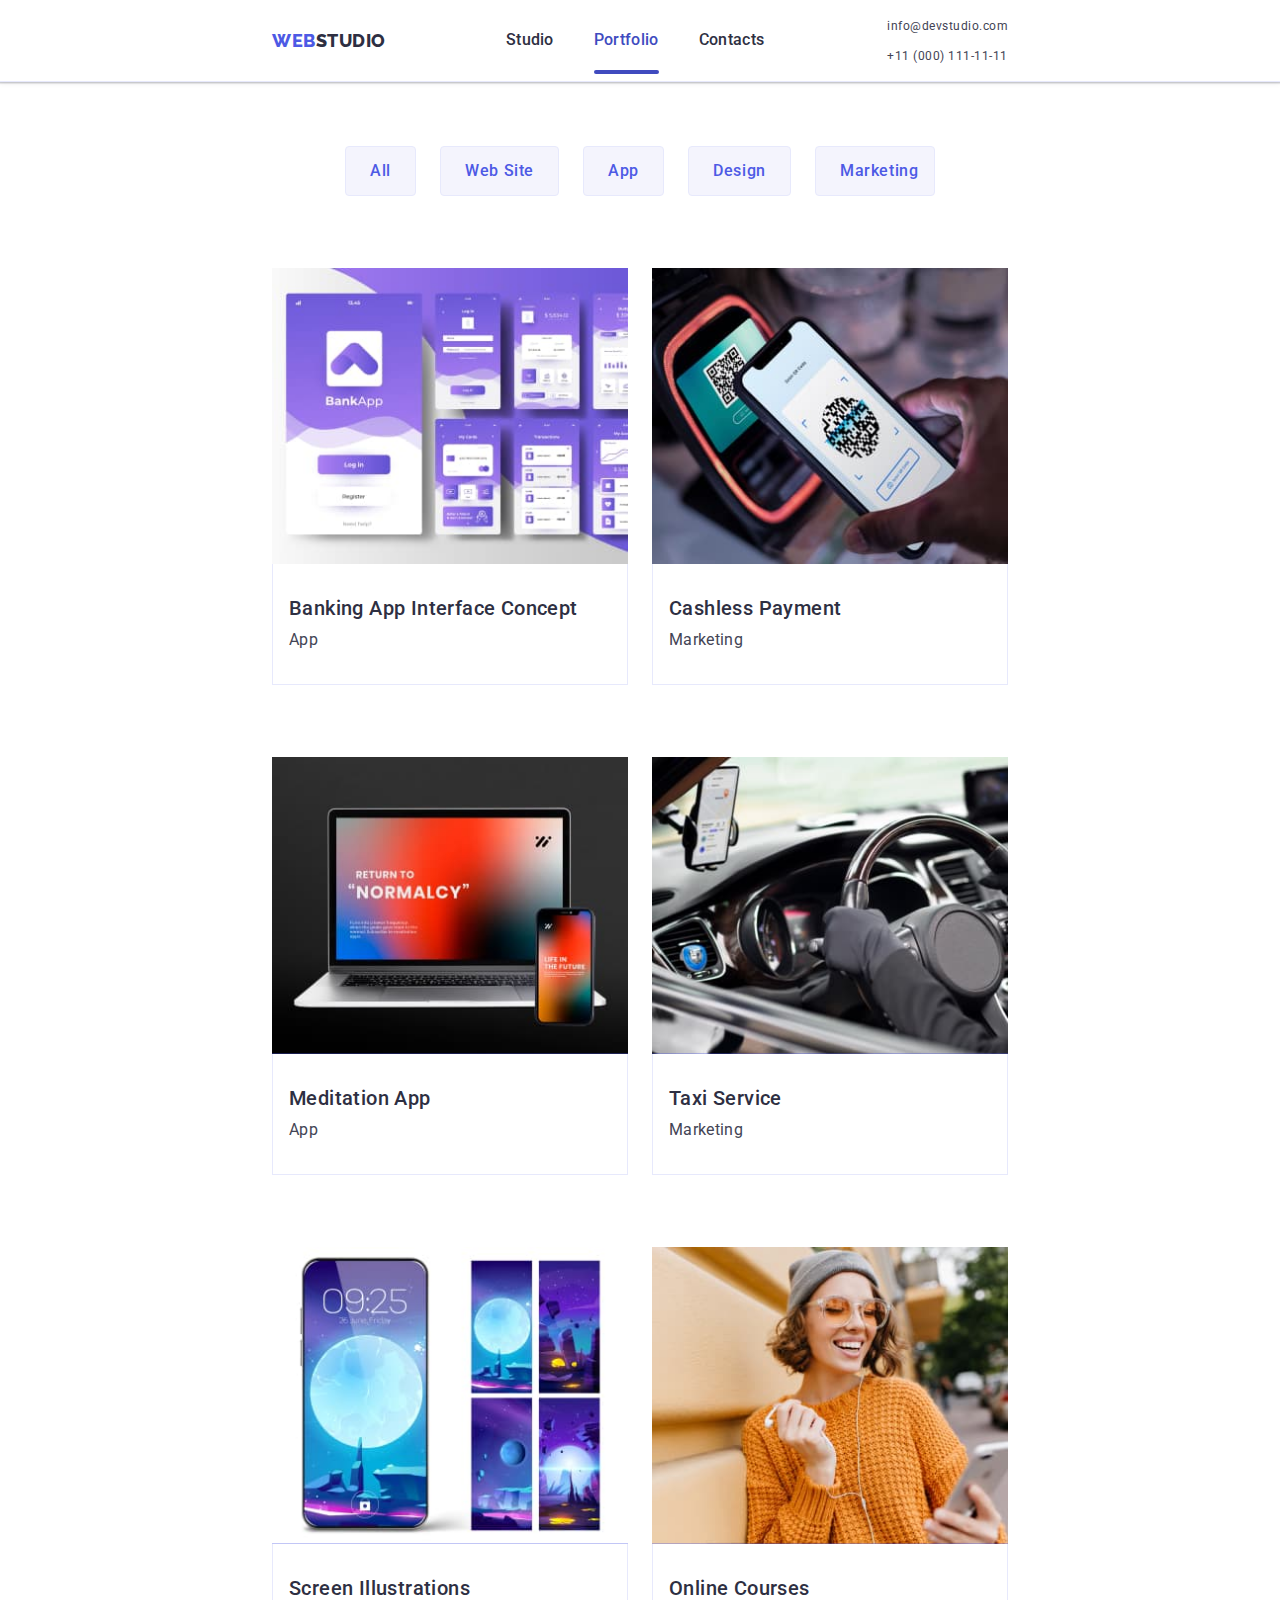
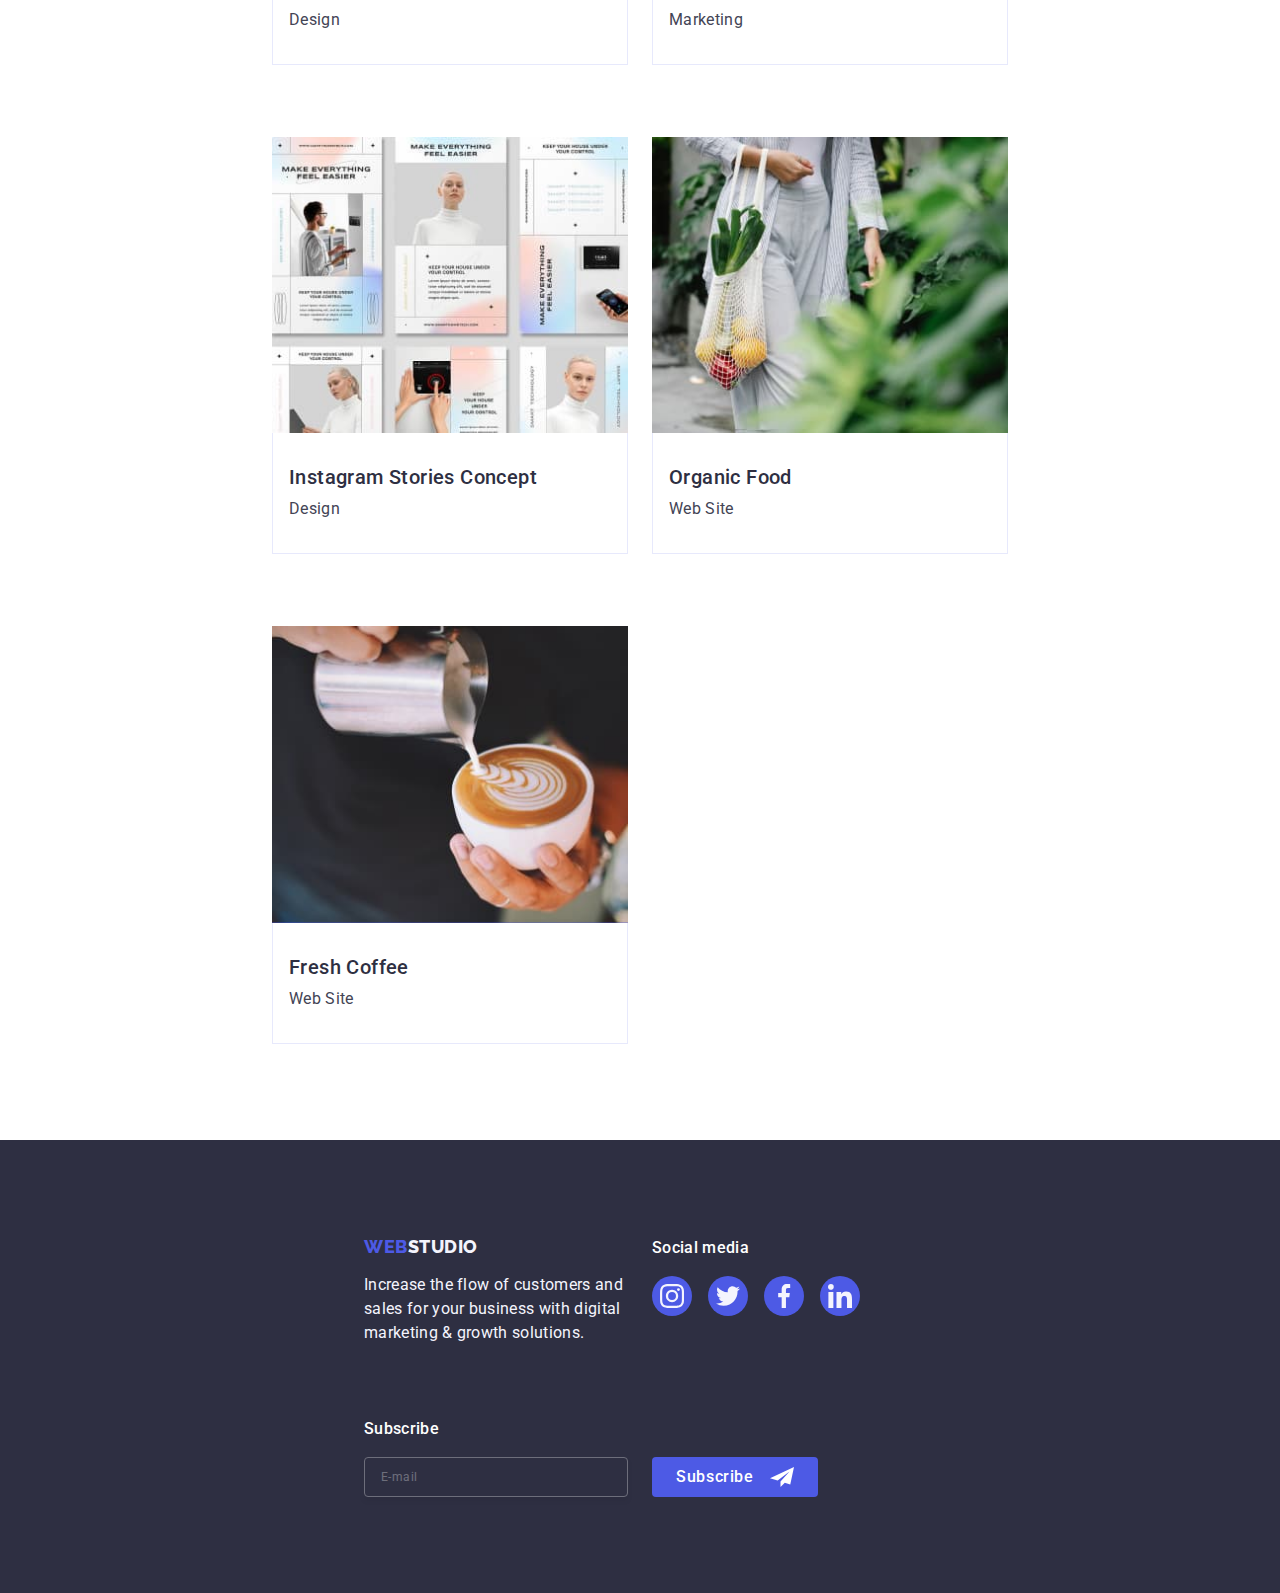
==== commit 71a0ce0e: "portfolio" ====
--- a/portfolio.html
+++ b/portfolio.html
@@ -26,10 +26,12 @@
           >
           <ul class="list menu">
             <li>
-              <a href="./index.html" class="header-text link current">Studio</a>
+              <a href="./index.html" class="header-text link">Studio</a>
             </li>
             <li>
-              <a href="./portfolio.html" class="header-text link">Portfolio</a>
+              <a href="./portfolio.html" class="header-text link current"
+                >Portfolio</a
+              >
             </li>
             <li><a href="" class="header-text link">Contacts</a></li>
           </ul>
@@ -64,12 +66,10 @@
 
           <ul class="list mob-menu-list">
             <li>
-              <a href="./index.html" class="mob-menu-text link current"
-                >Studio</a
-              >
+              <a href="./index.html" class="mob-menu-text link">Studio</a>
             </li>
             <li>
-              <a href="./portfolio.html" class="mob-menu-text link"
+              <a href="./portfolio.html" class="mob-menu-text link current"
                 >Portfolio</a
               >
             </li>
@@ -127,10 +127,11 @@
         <div class="container">
           <h1 class="visually-hidden">Cards</h1>
 
-          <ul class="list menu-list">
+          <ul class="list menu-list list-container">
             <li><button type="button" class="list-btn">All</button></li>
             <li><button type="button" class="list-btn">Web Site</button></li>
             <li><button type="button" class="list-btn">App</button></li>
+
             <li><button type="button" class="list-btn">Design</button></li>
             <li><button type="button" class="list-btn">Marketing</button></li>
           </ul>
@@ -138,11 +139,37 @@
             <li class="cards-item">
               <a href="" class="cards-link link">
                 <div class="cards-cover-wrap">
-                  <img
-                    src="./images/banking.jpg"
-                    alt="banking-app"
-                    width="360"
-                  />
+                  <picture>
+                    <source
+                      srcset="
+                        ./images/banking.jpg    1x,
+                        ./images/banking-2x.jpg 2x
+                      "
+                      media="(min-width:1158px)"
+                    />
+
+                    <source
+                      srcset="
+                        ./images/banking-tab.jpg    1x,
+                        ./images/banking-tab-2x.jpg 2x
+                      "
+                      media="(min-width:768px)"
+                    />
+
+                    <source
+                      srcset="
+                        ./images/banking-mob.jpg    1x,
+                        ./images/banking-mob-2x.jpg 2x
+                      "
+                      media="(min-width:320px)"
+                    />
+
+                    <img
+                      src="./images/banking.jpg"
+                      alt="banking-app"
+                      width="396"
+                    />
+                  </picture>
 
                   <p class="cards-cover">
                     14 Stylish and User-Friendly App Design Concepts · Task
@@ -159,11 +186,37 @@
             <li class="cards-item">
               <a href="" class="cards-link link">
                 <div class="cards-cover-wrap">
-                  <img
-                    src="./images/cashless-payment.jpg"
-                    alt="cashless-payment"
-                    width="360"
-                  />
+                  <picture>
+                    <source
+                      srcset="
+                        ./images/cashless-payment.jpg    1x,
+                        ./images/cashless-payment-2x.jpg 2x
+                      "
+                      media="(min-width:1158px)"
+                    />
+
+                    <source
+                      srcset="
+                        ./images/cashless-payment-tab.jpg    1x,
+                        ./images/cashless-payment-tab-2x.jpg 2x
+                      "
+                      media="(min-width:768px)"
+                    />
+
+                    <source
+                      srcset="
+                        ./images/cashless-payment-mob.jpg    1x,
+                        ./images/cashless-payment-mob-2x.jpg 2x
+                      "
+                      media="(min-width:320px)"
+                    />
+
+                    <img
+                      src="./images/cashless-payment.jpg"
+                      alt="cashless-payment"
+                      width="396"
+                    />
+                  </picture>
 
                   <p class="cards-cover">
                     14 Stylish and User-Friendly App Design Concepts · Task
@@ -180,11 +233,36 @@
             <li class="cards-item">
               <a href="" class="cards-link link">
                 <div class="cards-cover-wrap">
-                  <img
-                    src="./images/meditation-app.jpg"
-                    alt="meditation-app"
-                    width="360"
-                  />
+                  <picture>
+                    <source
+                      srcset="
+                        ./images/meditation-app.jpg    1x,
+                        ./images/meditation-app-2x.jpg 2x
+                      "
+                      media="(min-width:1158px)"
+                    />
+
+                    <source
+                      srcset="
+                        ./images/meditation-app-tab.jpg    1x,
+                        ./images/meditation-app-tab-2x.jpg 2x
+                      "
+                      media="(min-width:768px)"
+                    />
+
+                    <source
+                      srcset="
+                        ./images/meditation-app-mob.jpg    1x,
+                        ./images/meditation-app-mob-2x.jpg 2x
+                      "
+                      media="(min-width:320px)"
+                    />
+                    <img
+                      src="./images/meditation-app.jpg"
+                      alt="meditation-app"
+                      width="396"
+                    />
+                  </picture>
 
                   <p class="cards-cover">
                     14 Stylish and User-Friendly App Design Concepts · Task
@@ -201,7 +279,26 @@
             <li class="cards-item">
               <a href="" class="cards-link link">
                 <div class="cards-cover-wrap">
-                  <img src="./images/taxi.jpg" alt="taxi-app" width="360" />
+                  <picture>
+                    <source
+                      srcset="./images/taxi.jpg 1x, ./images/taxi-2x.jpg 2x"
+                      media="(min-width:1158px)" />
+
+                    <source
+                      srcset="
+                        ./images/taxi-tab.jpg    1x,
+                        ./images/taxi-tab-2x.jpg 2x
+                      "
+                      media="(min-width:768px)" />
+
+                    <source
+                      srcset="
+                        ./images/taxi-mob.jpg    1x,
+                        ./images/taxi-mob-2x.jpg 2x
+                      "
+                      media="(min-width:320px)" />
+                    <img src="./images/taxi.jpg" alt="taxi-app" width="396"
+                  /></picture>
 
                   <p class="cards-cover">
                     14 Stylish and User-Friendly App Design Concepts · Task
@@ -218,11 +315,36 @@
             <li class="cards-item">
               <a href="" class="cards-link link">
                 <div class="cards-cover-wrap">
-                  <img
-                    src="./images/illustrations.jpg"
-                    alt="screen-illustrations"
-                    width="360"
-                  />
+                  <picture>
+                    <source
+                      srcset="
+                        ./images/illustrations.jpg    1x,
+                        ./images/illustrations-2x.jpg 2x
+                      "
+                      media="(min-width:1158px)"
+                    />
+
+                    <source
+                      srcset="
+                        ./images/illustrations-tab.jpg    1x,
+                        ./images/illustrations-tab-2x.jpg 2x
+                      "
+                      media="(min-width:768px)"
+                    />
+
+                    <source
+                      srcset="
+                        ./images/illustrations-mob.jpg    1x,
+                        ./images/illustrations-mob-2x.jpg 2x
+                      "
+                      media="(min-width:320px)"
+                    />
+                    <img
+                      src="./images/illustrations.jpg"
+                      alt="screen-illustrations"
+                      width="396"
+                    />
+                  </picture>
 
                   <p class="cards-cover">
                     14 Stylish and User-Friendly App Design Concepts · Task
@@ -239,11 +361,36 @@
             <li class="cards-item">
               <a href="" class="cards-link link">
                 <div class="cards-cover-wrap">
-                  <img
-                    src="./images/courses.jpg"
-                    alt="online-courses"
-                    width="360"
-                  />
+                  <picture>
+                    <source
+                      srcset="
+                        ./images/courses.jpg    1x,
+                        ./images/courses-2x.jpg 2x
+                      "
+                      media="(min-width:1158px)"
+                    />
+
+                    <source
+                      srcset="
+                        ./images/courses-tab.jpg    1x,
+                        ./images/courses-tab-2x.jpg 2x
+                      "
+                      media="(min-width:768px)"
+                    />
+
+                    <source
+                      srcset="
+                        ./images/courses-mob.jpg    1x,
+                        ./images/courses-mob-2x.jpg 2x
+                      "
+                      media="(min-width:320px)"
+                    />
+                    <img
+                      src="./images/courses.jpg"
+                      alt="online-courses"
+                      width="396"
+                    />
+                  </picture>
 
                   <p class="cards-cover">
                     14 Stylish and User-Friendly App Design Concepts · Task
@@ -260,11 +407,36 @@
             <li class="cards-item">
               <a href="" class="cards-link link">
                 <div class="cards-cover-wrap">
-                  <img
-                    src="./images/inst-concept.jpg"
-                    alt="inst-concept"
-                    width="360"
-                  />
+                  <picture>
+                    <source
+                      srcset="
+                        ./images/inst-concept.jpg    1x,
+                        ./images/inst-concept-2x.jpg 2x
+                      "
+                      media="(min-width:1158px)"
+                    />
+
+                    <source
+                      srcset="
+                        ./images/inst-concept-tab.jpg    1x,
+                        ./images/inst-concept-tab-2x.jpg 2x
+                      "
+                      media="(min-width:768px)"
+                    />
+
+                    <source
+                      srcset="
+                        ./images/inst-concept-mob.jpg    1x,
+                        ./images/inst-concept-mob-2x.jpg 2x
+                      "
+                      media="(min-width:320px)"
+                    />
+                    <img
+                      src="./images/inst-concept.jpg"
+                      alt="inst-concept"
+                      width="396"
+                    />
+                  </picture>
 
                   <p class="cards-cover">
                     14 Stylish and User-Friendly App Design Concepts · Task
@@ -281,7 +453,29 @@
             <li class="cards-item">
               <a href="" class="cards-link link">
                 <div class="cards-cover-wrap">
-                  <img src="./images/org-food.jpg" alt="org-food" width="360" />
+                  <picture>
+                    <source
+                      srcset="
+                        ./images/org-food.jpg    1x,
+                        ./images/org-food-2x.jpg 2x
+                      "
+                      media="(min-width:1158px)" />
+
+                    <source
+                      srcset="
+                        ./images/org-food-tab.jpg    1x,
+                        ./images/org-food-tab-2x.jpg 2x
+                      "
+                      media="(min-width:768px)" />
+
+                    <source
+                      srcset="
+                        ./images/org-food-mob.jpg    1x,
+                        ./images/org-food-mob-2x.jpg 2x
+                      "
+                      media="(min-width:320px)" />
+                    <img src="./images/org-food.jpg" alt="org-food" width="396"
+                  /></picture>
 
                   <p class="cards-cover">
                     14 Stylish and User-Friendly App Design Concepts · Task
@@ -298,11 +492,36 @@
             <li class="cards-item">
               <a href="" class="cards-link link">
                 <div class="cards-cover-wrap">
-                  <img
-                    src="./images/fresh-coffee.jpg"
-                    alt="fresh-coffee"
-                    width="360"
-                  />
+                  <picture>
+                    <source
+                      srcset="
+                        ./images/fresh-coffee.jpg    1x,
+                        ./images/fresh-coffee-2x.jpg 2x
+                      "
+                      media="(min-width:1158px)"
+                    />
+
+                    <source
+                      srcset="
+                        ./images/fresh-coffee-tab.jpg    1x,
+                        ./images/fresh-coffee-tab-2x.jpg 2x
+                      "
+                      media="(min-width:768px)"
+                    />
+
+                    <source
+                      srcset="
+                        ./images/fresh-coffee-mob.jpg    1x,
+                        ./images/fresh-coffee-mob-2x.jpg 2x
+                      "
+                      media="(min-width:320px)"
+                    />
+                    <img
+                      src="./images/fresh-coffee.jpg"
+                      alt="fresh-coffee"
+                      width="396"
+                    />
+                  </picture>
                   <p class="cards-cover">
                     14 Stylish and User-Friendly App Design Concepts · Task
                     Manager App · Calorie Tracker App · Exotic Fruit Ecommerce
@@ -382,5 +601,6 @@
         </div>
       </div>
     </footer>
+    <script src="./js/mobile-menu.js"></script>
   </body>
 </html>
--- a/css/styles.css
+++ b/css/styles.css
@@ -34,6 +34,7 @@
 }
 img {
   display: block;
+  max-width: 100%;
 }
 .link {
   text-decoration: none;
@@ -144,6 +145,7 @@
   display: flex;
   flex-direction: column;
   justify-content: space-between;
+  z-index: 20;
 }
 
 .menu-close-btn {
@@ -187,7 +189,7 @@
 }
 
 .mob-tel {
-  font-size: 28px;
+  font-size: 24px;
   font-weight: 700;
   line-height: 1.11;
   letter-spacing: 0.02em;
@@ -292,9 +294,7 @@
   flex-wrap: wrap;
   gap: 72px;
 }
-.item-list {
-  /* width: calc((100% - 72px) / 4); */
-}
+
 .advanced-item-top {
   width: 100%;
   height: 112px;
@@ -584,15 +584,20 @@
 }
 /*------------PORTFOLIO-----------*/
 .portfolio {
-  padding-top: 96px;
-  padding-bottom: 120px;
+  padding-top: 48px;
+  padding-bottom: 48px;
 }
 
 .menu-list {
   display: flex;
-  justify-content: center;
-  gap: 24px;
-  margin-bottom: 72px;
+  flex-wrap: wrap;
+  gap: 16px 24px;
+  margin-bottom: 48px;
+  justify-content: flex-start;
+}
+
+.list-container {
+  max-width: 360px;
 }
 .visually-hidden {
   position: absolute;
@@ -617,7 +622,7 @@
   letter-spacing: 0.04em;
   cursor: pointer;
   border: none;
-  padding: 12px 24px;
+  padding: 8px 16px;
   border-radius: 4px;
   border: 1px solid var(--accent);
   align-items: center;
@@ -641,11 +646,10 @@
   flex-wrap: wrap;
   row-gap: 48px;
   column-gap: 24px;
-  padding-bottom: 120px;
-}
-.cards-item {
+}
+/* .cards-item {
   width: calc((100% - 48px) / 3);
-}
+} */
 
 .cards-link {
   transition: box-shadow 250ms cubic-bezier(0.4, 0, 0.2, 1);
@@ -681,7 +685,7 @@
 
 .cards-names {
   color: var(--dark);
-  font-size: 20px;
+  font-size: 16px;
   font-weight: 500;
   line-height: 1.2;
   letter-spacing: 0.02em;
@@ -776,8 +780,7 @@
   letter-spacing: 0.02em;
   margin-bottom: 16px;
 }
-.modal-form {
-}
+
 .modal-field {
   margin-bottom: 8px;
 }
--- a/css/media.css
+++ b/css/media.css
@@ -17,6 +17,11 @@
   .footer-reg-input {
     width: 398px;
   }
+  /*------------PORTFOLIO-----------*/
+  .cards-names {
+    font-size: 20px;
+  }
+
   /*------------BACKDROP-----------*/
   .modal {
     width: 392px;
@@ -42,6 +47,7 @@
   .menu-open-btn {
     display: none;
   }
+
   .current::after {
     content: '';
     display: block;
@@ -55,7 +61,9 @@
   }
   .menu-contacts {
     display: flex;
-  }
+    gap: 12px;
+  }
+
   /*------------HERO-----------*/
   .hero-name {
     font-size: 56px;
@@ -135,6 +143,27 @@
   .footer-reg-input {
     width: 264px;
   }
+  /*------------PORTFOLIO-----------*/
+  .portfolio {
+    padding-top: 64px;
+    padding-bottom: 96px;
+  }
+  .menu-list {
+    justify-content: center;
+    margin-bottom: 72px;
+  }
+  .list-btn {
+    padding: 12px 24px;
+  }
+  .cards-item {
+    width: calc((100% - 24px) / 2);
+  }
+  .cards {
+    row-gap: 72px;
+  }
+  .list-container {
+    max-width: 766px;
+  }
   /*------------BACKDROP-----------*/
   .modal {
     width: 408px;
@@ -254,5 +283,18 @@
   .footer-reg-input {
     opacity: 1;
   }
-  /*------------BACKDROP-----------*/
+  /*------------PORTFOLIO-----------*/
+  .portfolio {
+    padding-top: 100px;
+    padding-bottom: 120px;
+  }
+  .cards-item {
+    width: calc((100% - 48px) / 3);
+  }
+  .cards {
+    row-gap: 48px;
+  }
+  .list-container {
+    max-width: 1158px;
+  }
 }
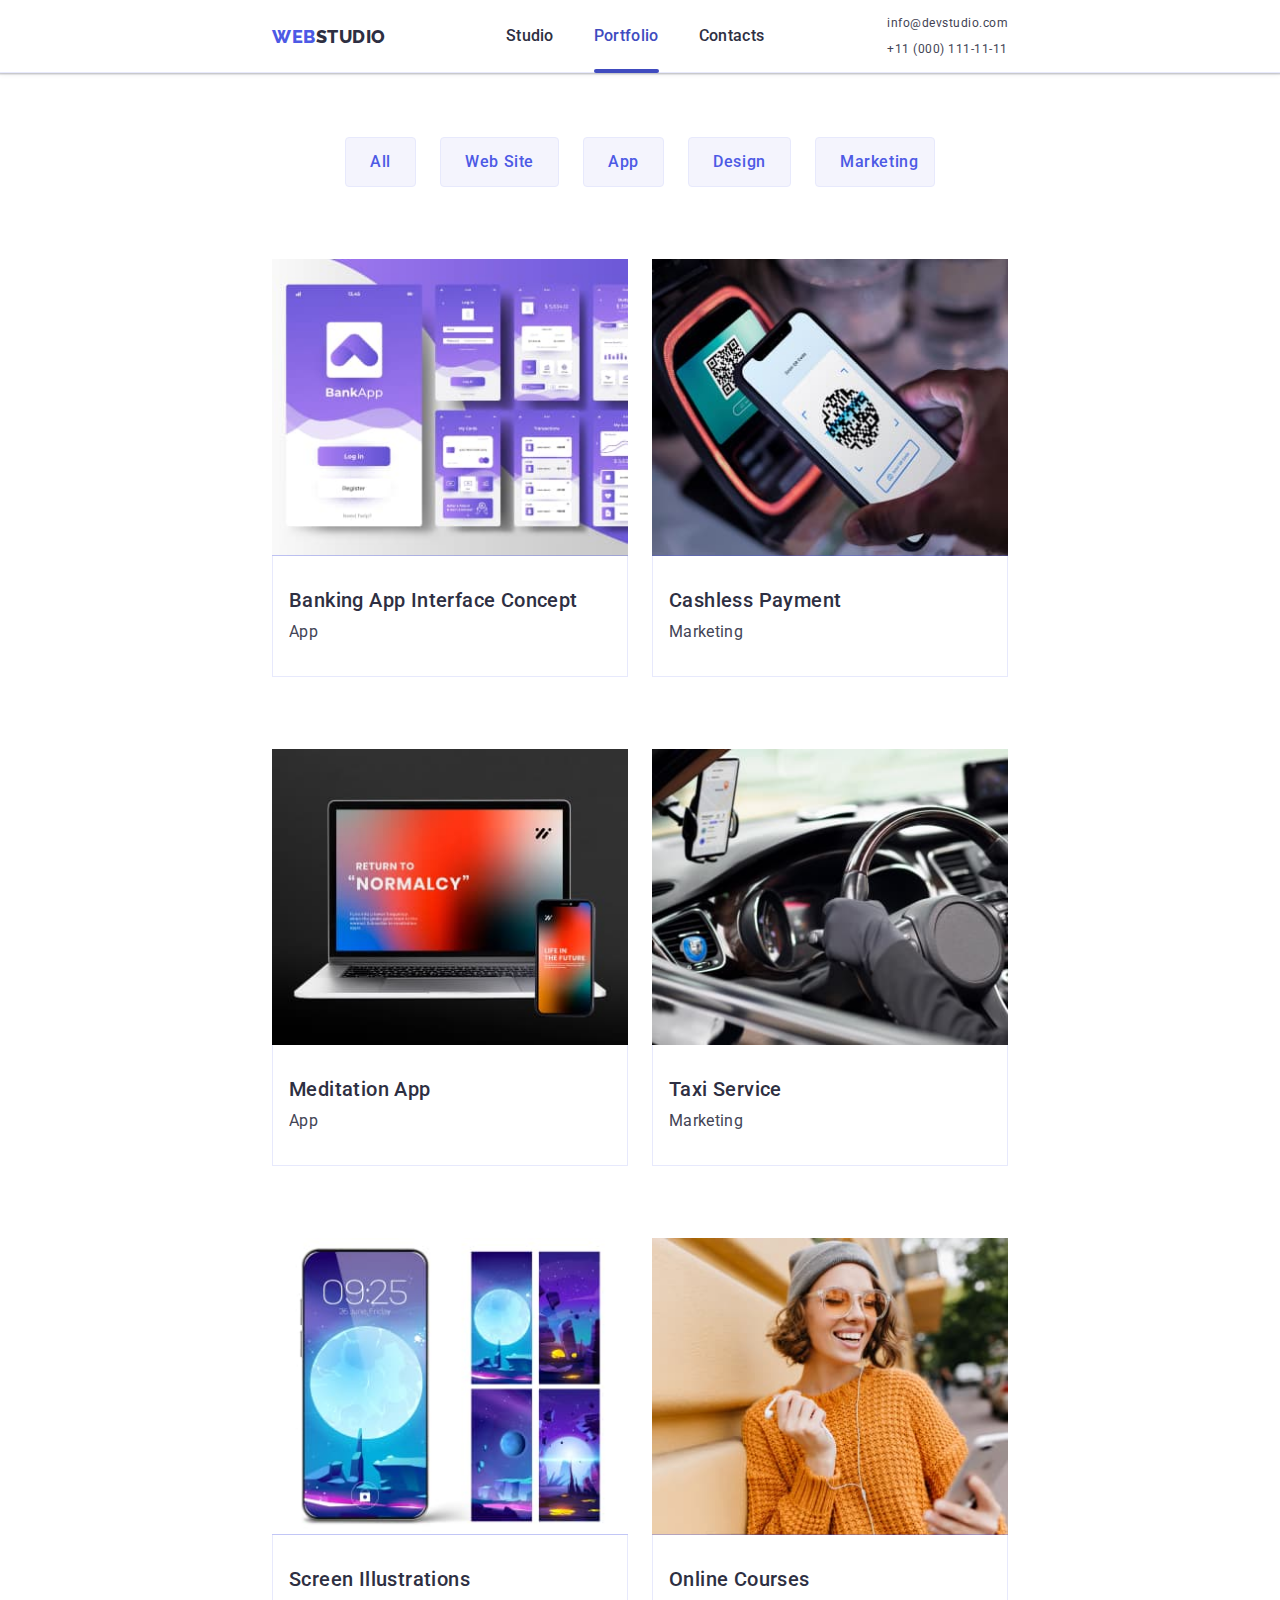
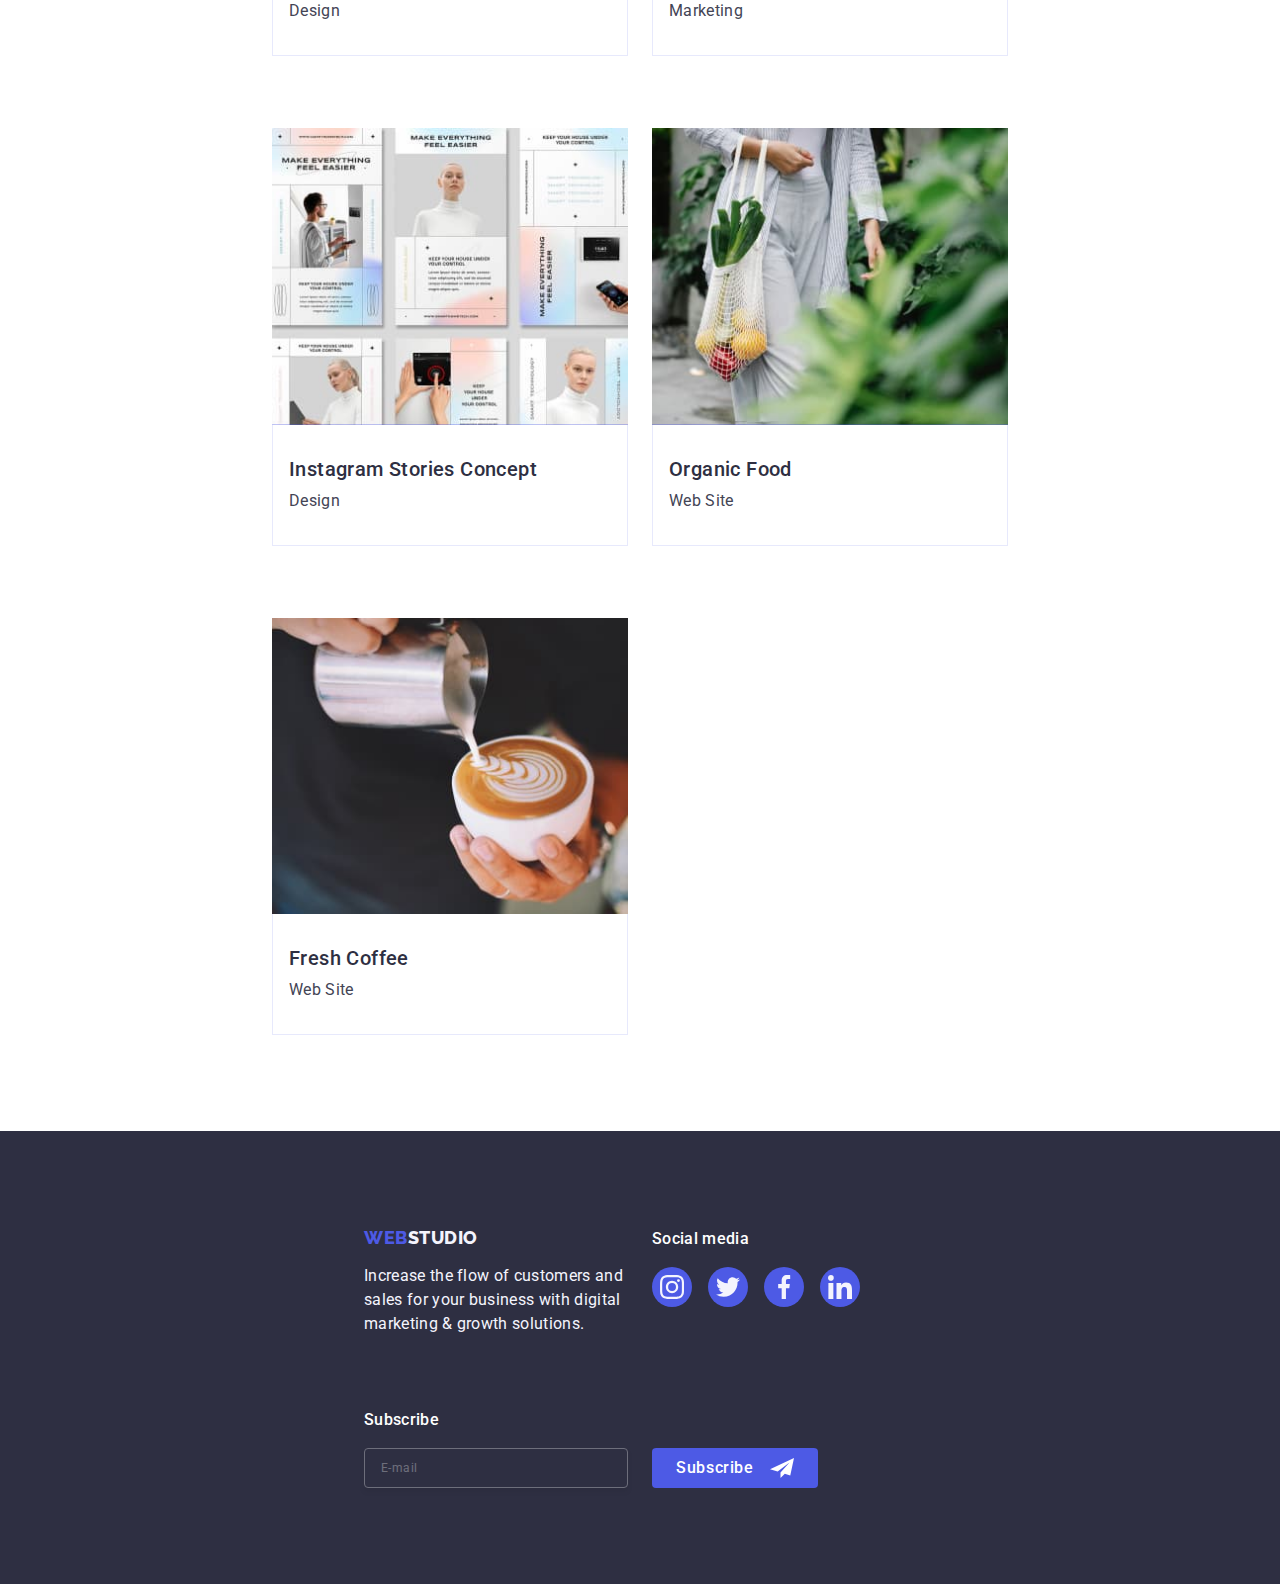
==== commit 79127b28: "contacts" ====
--- a/portfolio.html
+++ b/portfolio.html
@@ -25,15 +25,17 @@
             >Web<span class="header-logo">Studio</span></a
           >
           <ul class="list menu">
-            <li>
+            <li class="header-menu-list">
               <a href="./index.html" class="header-text link">Studio</a>
             </li>
-            <li>
+            <li class="header-menu-list">
               <a href="./portfolio.html" class="header-text link current"
                 >Portfolio</a
               >
             </li>
-            <li><a href="" class="header-text link">Contacts</a></li>
+            <li class="header-menu-list">
+              <a href="" class="header-text link">Contacts</a>
+            </li>
           </ul>
         </nav>
         <address class="mail-normal">
--- a/css/styles.css
+++ b/css/styles.css
@@ -83,14 +83,16 @@
 .header-logo {
   color: var(--dark);
 }
-
+.header-menu-list {
+  padding: 24px 0;
+}
 .header-text {
   color: var(--dark);
   font-size: 16px;
   font-weight: 500;
   line-height: 1.5;
   letter-spacing: 0.02em;
-  padding: 24px 0;
+
   transition: color 250ms cubic-bezier(0.4, 0, 0.2, 1);
 }
 .header-text:hover,
@@ -179,9 +181,11 @@
   line-height: 1.11;
   letter-spacing: 0.02em;
 }
+.header-menu-list {
+  position: relative;
+}
 .current {
   color: var(--presssed-state);
-  position: relative;
 }
 .mob-mail-normal {
   font-style: normal;
--- a/css/media.css
+++ b/css/media.css
@@ -48,6 +48,13 @@
     display: none;
   }
 
+  .contacts {
+    display: block;
+  }
+  .menu-contacts {
+    display: flex;
+    gap: 12px;
+  }
   .current::after {
     content: '';
     display: block;
@@ -59,11 +66,6 @@
     border-radius: 2px;
     background-color: var(--presssed-state);
   }
-  .menu-contacts {
-    display: flex;
-    gap: 12px;
-  }
-
   /*------------HERO-----------*/
   .hero-name {
     font-size: 56px;
